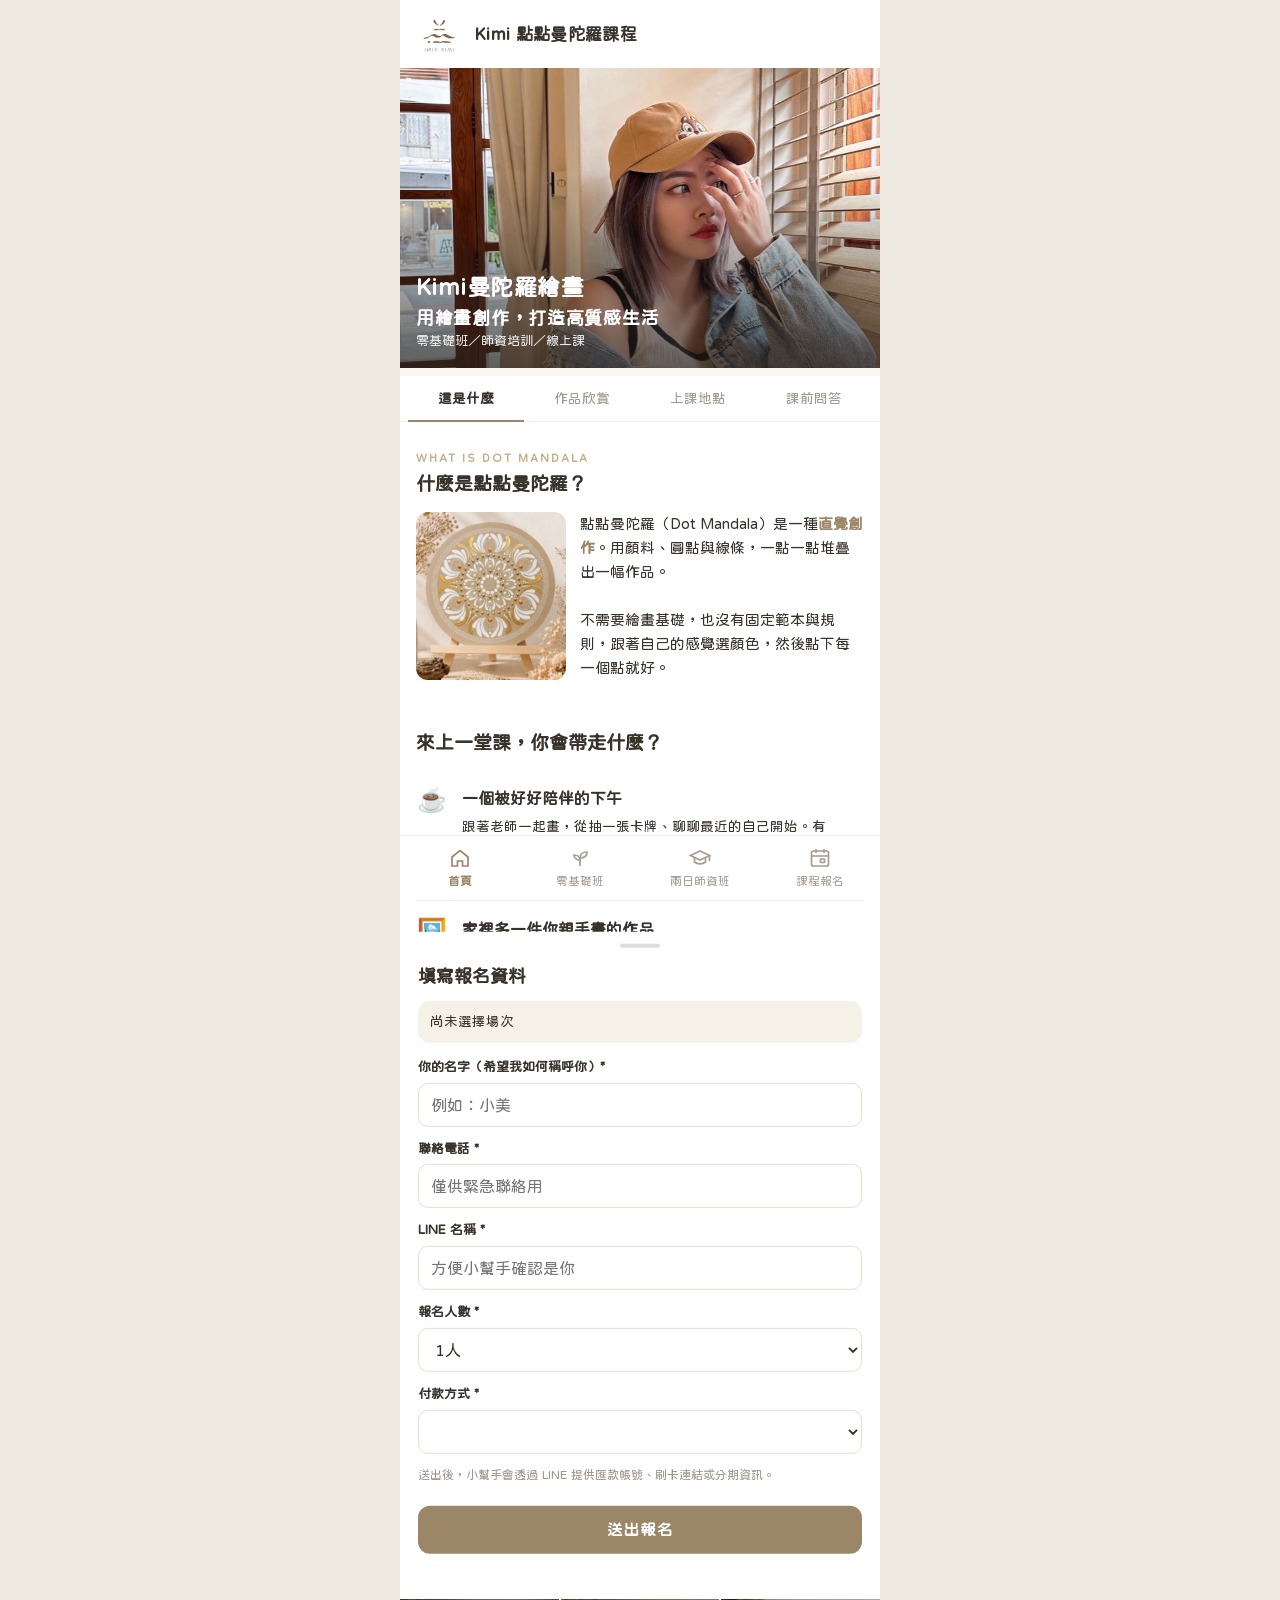
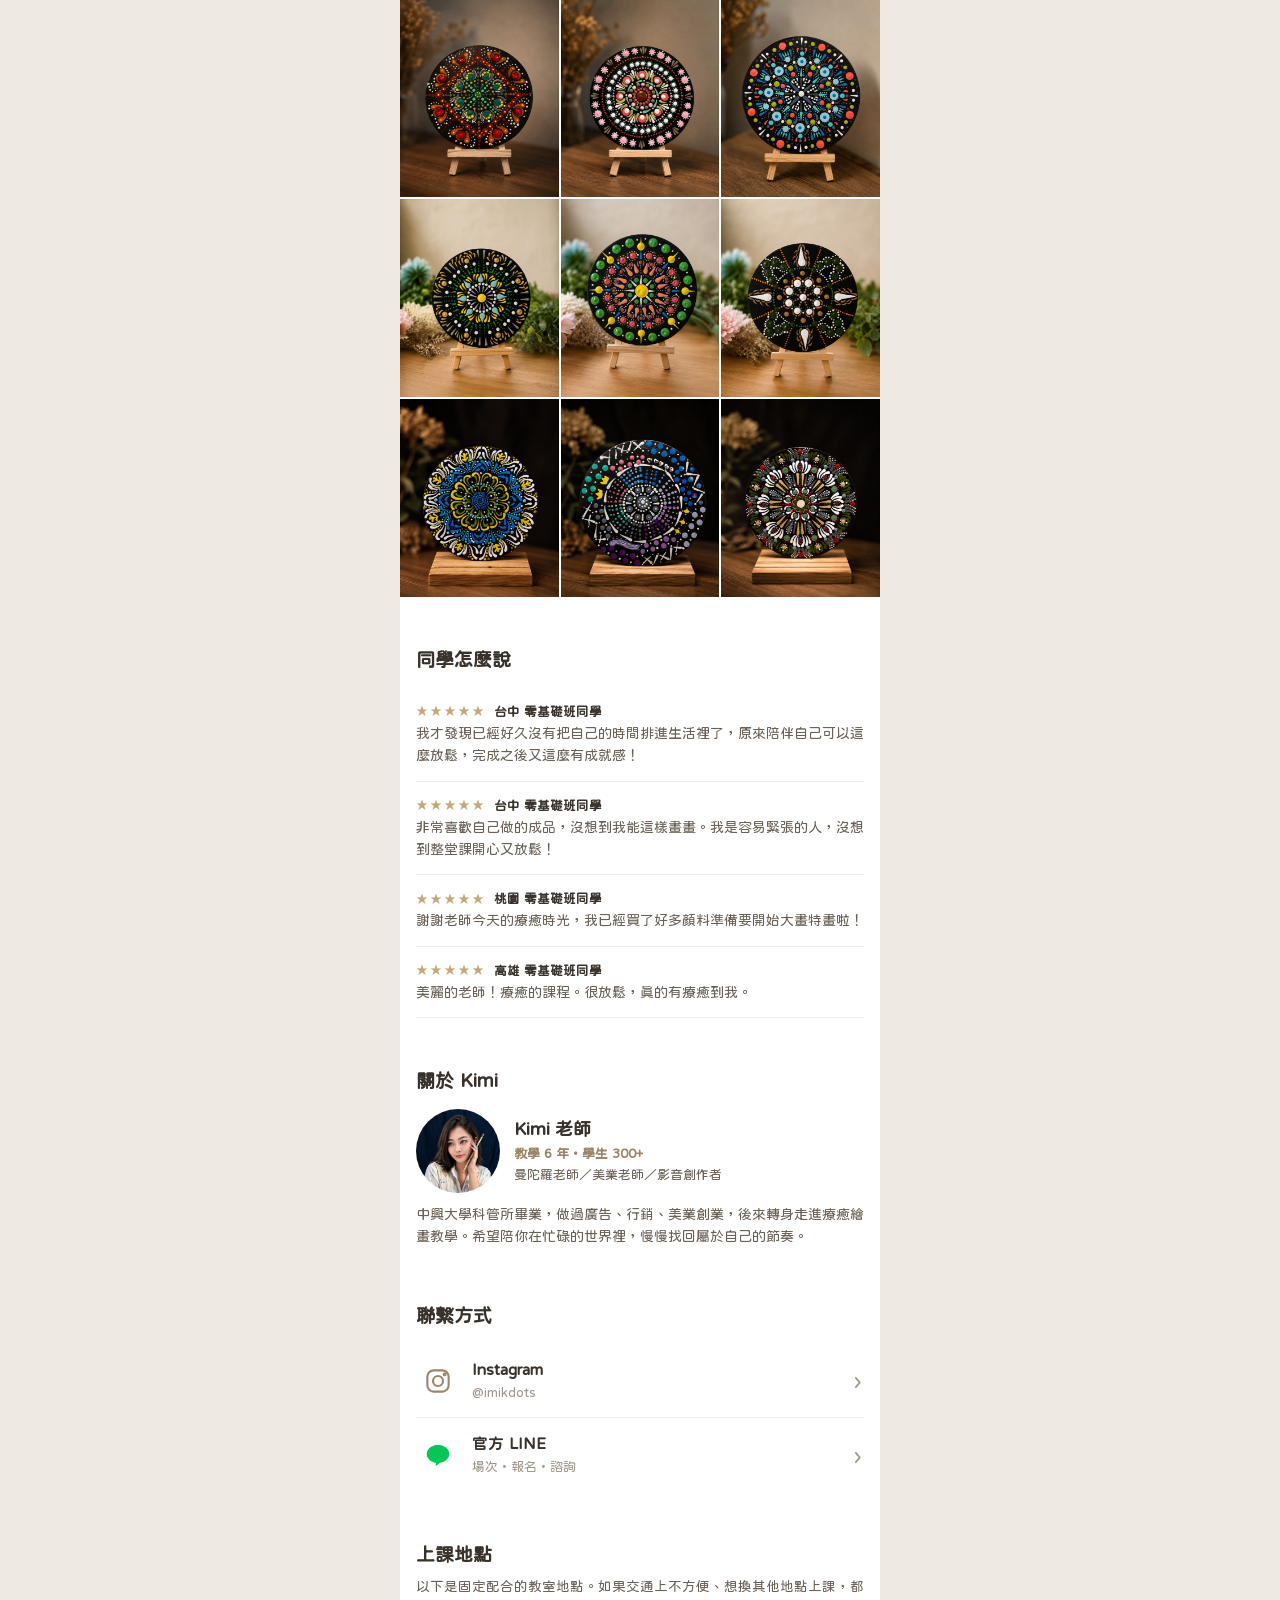
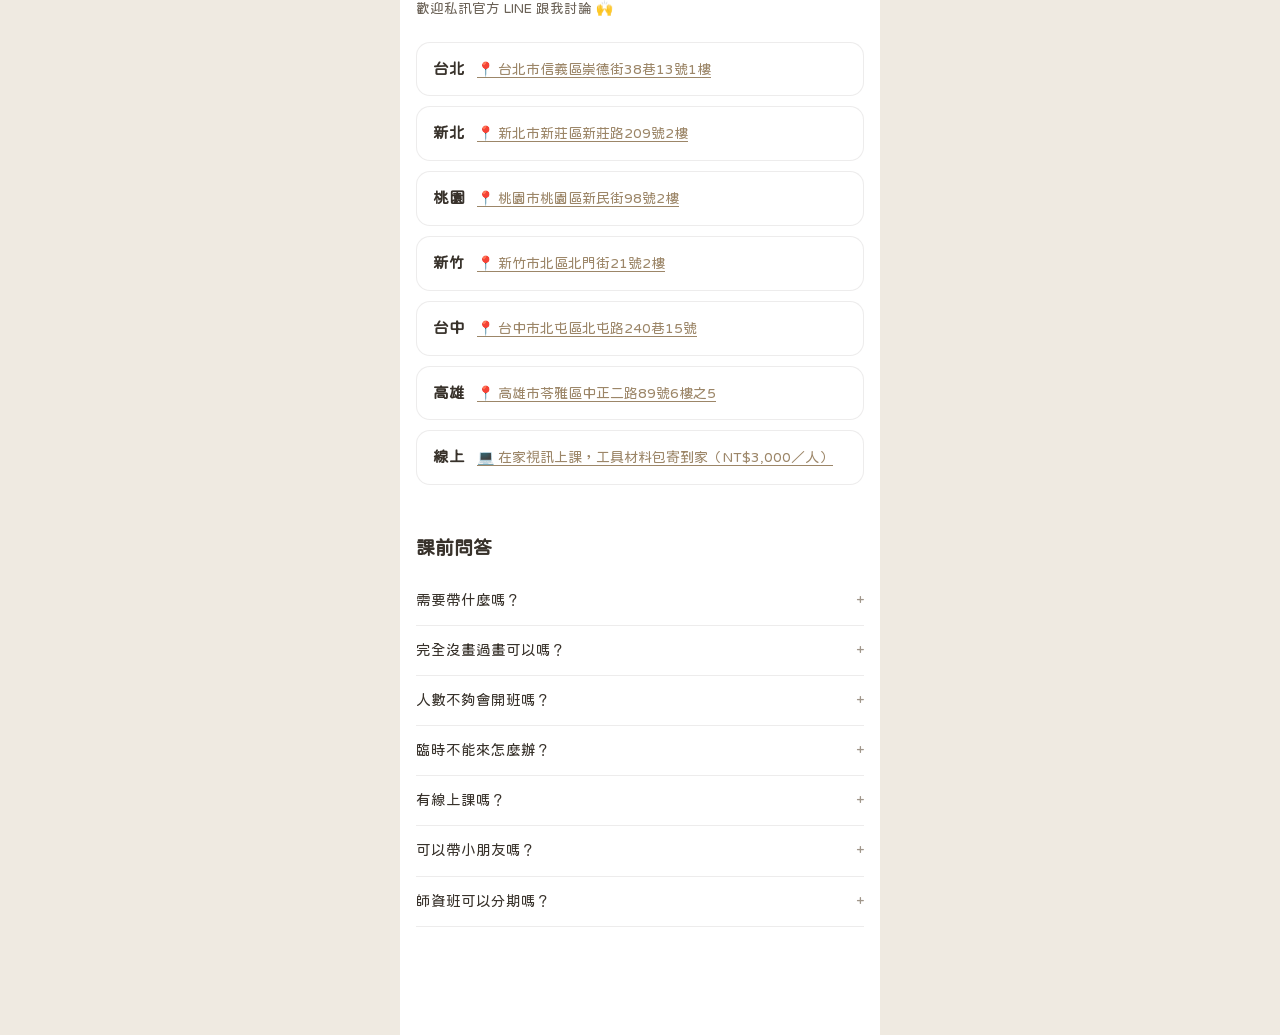
==== index.html @ 6f5ef8f6 "線上課按鈕：沒場次時顯示「歡迎私訊約課」、點了開 LINE" ====
<!doctype html>
<html lang="zh-Hant">
<head>
<meta charset="utf-8">
<meta name="viewport" content="width=device-width,initial-scale=1,viewport-fit=cover">
<title>Kimi 點點曼陀羅課程｜零基礎班・兩日師資班</title>
<meta name="description" content="用繪畫創作，打造高質感生活。Kimi 點點曼陀羅零基礎班與兩日師資班，全台巡迴小班教學，線上選場次報名。">
<meta property="og:title" content="Kimi 點點曼陀羅課程">
<meta property="og:description" content="用繪畫創作，打造高質感生活。零基礎班・兩日師資班，線上選場次報名。">
<meta property="og:image" content="https://www.imikdots.com/img/kimi-hero.jpg">
<meta property="og:url" content="https://www.imikdots.com/">
<meta property="og:type" content="website">
<meta name="theme-color" content="#ffffff">
<link rel="icon" href="img/logo-brown.png">
<link rel="apple-touch-icon" href="img/logo-brown.png">
<link href="https://fonts.googleapis.com/css2?family=Noto+Sans+TC:wght@400;500;700;800&family=Noto+Serif+TC:wght@600;700&display=swap" rel="stylesheet">
<link rel="stylesheet" href="base.css?v=20261023">
<link rel="stylesheet" href="app.css?v=20261023">
<style>
/* 首頁 */
.hero4{position:relative;height:300px;overflow:hidden;color:#fff}
.hero4 img{width:100%;height:100%;object-fit:cover;object-position:center 42%}
.hero4::after{content:'';position:absolute;inset:0;background:linear-gradient(180deg,rgba(30,24,20,0) 35%,rgba(30,24,20,.72))}
.hero4 .in{position:absolute;left:16px;right:16px;bottom:16px;z-index:1}
.hero4 h1{font-family:'Noto Sans TC',sans-serif;font-weight:700;font-size:23px;line-height:1.45;letter-spacing:.02em}
.hero4 p{font-size:13px;opacity:.9}
.hero4 h1 .h1b{display:block;font-size:min(18px,5.2vw);letter-spacing:.04em;margin-top:2px;white-space:nowrap}
.hero4 p.tagline{font-size:15.5px;opacity:1;font-weight:500;margin:4px 0 6px;letter-spacing:.03em}
.paths{display:grid;grid-template-columns:1fr 1fr;gap:10px;padding:16px 16px 0}
.path{border-radius:16px;padding:14px;text-align:left;background:var(--rose-soft)}
.path.t{background:var(--sage-soft)}
.path small{font-size:12px;color:var(--ink-soft)}
.path b{display:block;font-size:16px;margin:2px 0 6px}
.path span{font-size:13px;font-weight:700;color:var(--rose)}
.path.t span{color:var(--sage-deep)}
.contact li{align-items:center}
.contact li span:last-child{color:var(--rose);font-weight:700}
.strip{display:flex;gap:2px;overflow-x:auto;scrollbar-width:none}
.strip img{width:120px;height:120px;object-fit:cover;flex-shrink:0}
.cpage .hero-img{width:100%;aspect-ratio:19/10;object-fit:cover}
.cpage .head{padding:16px 16px 4px}
.cpage .head h1{font-size:22px;line-height:1.35;margin:8px 0 4px}
.cpage .head .price{margin-top:10px}
.cpage .head .pn{font-size:12.5px;color:var(--muted)}
.eb{font-size:11px !important;letter-spacing:.18em;color:var(--gold) !important;font-weight:700;margin-bottom:2px}
.intro2{display:flex;gap:14px;align-items:stretch}
.intro2 img{width:38%;max-width:150px;height:auto;align-self:stretch;border-radius:12px;object-fit:cover;flex-shrink:0}
.intro2 p{min-width:0;overflow-wrap:anywhere}
.intro2 b{color:var(--rose)}
.intro2 .nb{display:inline-block}
.gain{list-style:none}
.gain li{display:flex;gap:14px;align-items:flex-start;padding:16px 0;border-bottom:1px solid var(--line)}
.gain li:last-child{border-bottom:0}
.gain .gic{width:32px;flex-shrink:0;font-size:24px;line-height:1.2;text-align:center}
.gain .gic svg{width:100%;height:100%}
.gain b{display:block;font-size:16px;margin-bottom:4px}
.gain p{font-size:13.5px;line-height:1.7}
.gain li>div{padding-right:32px;min-width:0}
.easy2{border-top:8px solid var(--paper-warm);margin-top:14px;padding-top:24px}
.easy2>p{margin:-4px 0 12px}
.easy2 ul{list-style:none;display:grid;gap:8px;font-size:14.5px;margin-bottom:4px}
.easy2 li{padding-left:22px;position:relative}
.easy2 li::before{content:'';position:absolute;left:4px;top:8px;width:8px;height:8px;border-radius:50%;background:var(--rose)}
.jump{position:sticky;z-index:20;background:#fff;display:flex;border-bottom:1px solid var(--line);border-top:8px solid var(--paper-warm)}
.jump a{flex:1;text-align:center;padding:12px 2px 10px;font-size:14px;white-space:nowrap;color:var(--muted);border-bottom:2.5px solid transparent;margin-bottom:-1px}
.jump a.on{color:var(--ink);font-weight:700;border-color:var(--rose)}
.anchor{position:relative;top:-1px}
.jump5{padding:0 8px}
.jump5 a{font-size:13.5px;padding-left:0;padding-right:0}
/* 首頁各段：統一「小英文＋標題」 */
.hs{padding:28px 16px 20px;position:relative}
.hs>.eb{font-size:11px;letter-spacing:.18em;color:var(--gold);font-weight:700;margin-bottom:2px}
.hs>h2{font-size:19px;font-weight:800;margin-bottom:12px}
.hs .lead{font-size:13.5px;color:var(--ink-soft);margin:-6px 0 22px}
.hs .bleed{margin:0 -16px}
.hs #about .sect{padding-left:16px;padding-right:16px}
.hs #about .sect:first-child{padding-top:0}
.dots{list-style:none;display:grid;gap:8px;font-size:14.5px}
.dots li{padding-left:22px;position:relative}
.dots li::before{content:'';position:absolute;left:4px;top:8px;width:8px;height:8px;border-radius:50%;background:var(--rose)}
.contact2{display:flex;flex-direction:column}
.cbtn{display:grid;grid-template-columns:40px 1fr auto;align-items:center;column-gap:14px;padding:14px 2px;border-bottom:1px solid var(--line)}
.cbtn:last-child{border-bottom:0}
.cbtn svg{grid-row:1/3;width:30px;height:30px;fill:none;stroke:currentColor;stroke-width:1.7;justify-self:center}
.cbtn b{font-size:15.5px;color:var(--ink)}
.cbtn span{grid-column:2;font-size:13px;color:var(--muted)}
.cbtn::after{content:'›';grid-column:3;grid-row:1/3;font-size:22px;color:var(--muted)}
.cbtn.ig svg{color:var(--rose)}
.cbtn.ln svg{fill:#06C755;stroke:none}
.cbtn:active{opacity:.6}
#worksGrid img{aspect-ratio:4/5}
.locs{display:grid;gap:10px}
.loc{display:flex;align-items:baseline;gap:12px;border:1px solid var(--line);border-radius:14px;padding:14px 16px;background:#fff}
.loc b{flex-shrink:0;font-size:15.5px;color:var(--ink)}
.loc span{font-size:14px;color:var(--rose);text-decoration:underline;text-underline-offset:3px}
.loc:active{background:var(--paper-warm)}
/* 課程標籤：任何手機都維持一行 */
.hv3-chips{flex-wrap:nowrap !important;gap:min(6px,1.4vw) !important}
.hv3-chips span{white-space:nowrap;flex:0 1 auto;font-size:min(13px,3.35vw) !important;padding:6px min(12px,2.6vw) !important}
.notes2{padding-left:20px;display:grid;gap:10px;font-size:14px;color:var(--ink-soft)}
.cta-in{padding:14px 16px 0}
.cond{margin:14px 16px 0;background:var(--sage-soft);border-radius:12px;padding:12px 14px;font-size:13.5px}

/* 課程報名：B 版的方格選法 */
.seg-wrap{padding:12px 16px 4px}
.seg{display:flex;background:var(--paper-warm);border-radius:12px;padding:4px}
.seg button{flex:1;height:44px;border-radius:9px;font-size:14px;font-weight:700;color:var(--muted);line-height:1.15}
.seg button small{display:block;font-size:11px;font-weight:500}
.seg button.on{background:#fff;color:var(--ink);box-shadow:0 2px 6px rgba(58,50,44,.12)}
.step{padding:16px 16px 2px}
.step h2{font-size:15.5px;font-weight:800;display:flex;align-items:center;gap:8px;margin-bottom:10px}
.step h2 .n{width:22px;height:22px;border-radius:50%;background:var(--rose);color:#fff;font-size:12px;display:grid;place-items:center}
.step h2 .hint{margin-left:auto;font-size:11.5px;font-weight:400;color:var(--muted)}
.cities{display:grid;grid-template-columns:repeat(4,1fr);gap:8px}
.city{border:1.5px solid var(--line);border-radius:12px;padding:9px 4px;text-align:center;background:#fff}
.city b{display:block;font-size:14.5px}
.city span{font-size:11px;color:var(--muted)}
.city.has span{color:var(--rose);font-weight:700}
.city.on{border-color:var(--rose);background:var(--rose-soft)}
.city.none{opacity:.5}
.city.online{grid-column:1/-1;display:flex;align-items:center;justify-content:center;gap:10px}
.city.online b{display:inline}
.months{display:flex;gap:6px;margin-bottom:10px}
.mon{height:30px;padding:0 14px;border-radius:999px;border:1.5px solid var(--line);background:#fff;font-size:13px;font-weight:700;color:var(--ink-soft)}
.mon.on{background:var(--ink);border-color:var(--ink);color:#fff}
.dates{display:flex;gap:8px;overflow-x:auto;padding:2px 16px 6px;margin:0 -16px;scrollbar-width:none;scroll-padding-inline:16px}
.dates::-webkit-scrollbar{display:none}
.date{flex:0 0 62px;border:1.5px solid var(--line);border-radius:14px;padding:8px 0 7px;text-align:center;background:#fff}
.date .m{font-size:11px;color:var(--muted)}
.date .d{font-size:21px;font-weight:800;line-height:1.15}
.date .w{font-size:11.5px;color:var(--ink-soft)}
.date.two{flex:0 0 104px}
.date .d i{font-style:normal;font-weight:400;margin:0 2px;opacity:.6}
.date.on{background:var(--ink);border-color:var(--ink);color:#fff}
.date.on .m,.date.on .w{color:rgba(255,255,255,.75)}
.date.wkend .w{color:var(--rose);font-weight:700}
.date.on.wkend .w{color:#F3C9B6}
.slots{display:grid;gap:8px}
.slotc{display:flex;align-items:center;gap:12px;border:1.5px solid var(--line);border-radius:14px;padding:12px 14px;background:#fff;text-align:left;width:100%}
.slotc .ic{width:32px;height:40px;display:grid;place-items:center;font-size:24px;flex-shrink:0;background:none}
.slotc .t{flex:1}
.slotc .t b{font-size:15px;display:block}
.slotc .t span{font-size:12px;color:var(--muted)}
.slotc .radio{width:22px;height:22px;border-radius:50%;border:2px solid #d6cbc0;flex-shrink:0}
.slotc.on{border-color:var(--rose);background:var(--rose-soft)}
.slotc.on .radio{border:7px solid var(--rose)}
.slotc.priv{opacity:.6;cursor:default}
.slotc.priv .tag{font-size:12px;border:1.5px solid var(--muted);color:var(--muted);border-radius:999px;padding:2px 10px;flex-shrink:0}
.empty{background:var(--paper-warm);border-radius:14px;padding:16px;text-align:center;font-size:13.5px;color:var(--ink-soft)}
.regbar{position:fixed;left:50%;transform:translateX(-50%);bottom:calc(62px + env(safe-area-inset-bottom));width:100%;max-width:480px;z-index:35;background:rgba(255,255,255,.97);border-top:1px solid var(--line);padding:10px 16px;display:flex;gap:10px;align-items:center}
.regbar .sel{flex:1;font-size:12px;line-height:1.35;color:var(--muted);min-width:0}
.regbar .sel b{display:block;color:var(--ink);font-size:14px;white-space:nowrap;overflow:hidden;text-overflow:ellipsis}
.regbar .btn{width:auto;padding:0 22px;flex-shrink:0}
.regbar .btn[disabled]{background:#d8cdc3}
.page[data-page="reg"]:not(.on)~.regbar{display:none}
.reg-pad{height:90px}
</style>
</head>
<body>
<div class="shell">

  <!-- 1. 首頁：老師介紹＋聯繫方式 -->
  <section class="page on" data-page="home">
    <div class="tp"></div>
    <div class="hero4"><img src="img/kimi-hero.jpg" alt="Kimi"><div class="in"><h1>Kimi曼陀羅繪畫<span class="h1b">用繪畫創作，打造高質感生活</span></h1><p>零基礎班／師資培訓／線上課</p></div></div>
    <nav class="jump jump5"><a href="#home-what" class="on">這是什麼</a><a href="#home-works">作品欣賞</a><a href="#home-loc">上課地點</a><a href="#home-faq">課前問答</a></nav>
    <div id="home-what" class="anchor"></div>
    <section class="hs"><p class="eb">WHAT IS DOT MANDALA</p><h2>什麼是點點曼陀羅？</h2><div class="intro2"><img src="img/mandala-beige.jpg" alt="點點曼陀羅作品"><p>點點曼陀羅<span class="nb">（Dot Mandala）</span>是一種<b>直覺創作</b>。用顏料、圓點與線條，一點一點堆疊出一幅作品。<br><br>不需要繪畫基礎，也沒有固定範本與規則，跟著自己的感覺選顏色，然後點下每一個點就好。</p></div></section>
    <section class="hs"><h2>來上一堂課，你會帶走什麼？</h2><ul class="gain"><li><span class="gic">☕</span><div><b>一個被好好陪伴的下午</b><p>跟著老師一起畫，從抽一張卡牌、聊聊最近的自己開始。有人陪你、聽你說話，不用急也不用跟誰比，只要專心把時間留給自己。</p></div></li><li><span class="gic">🖼️</span><div><b>家裡多一件你親手畫的作品</b><p>畫好的作品擺在書桌、玄關或床頭，每天看到心情都會變好。一幅屬於自己的畫，就能讓家裡的質感跟著提升。</p></div></li><li><span class="gic">🎁</span><div><b>送出一份買不到的心意</b><p>學會之後，筆記本、馬克杯、書籤、卡片都能畫。生日、節日親手畫一份送給重要的人，比買來的禮物更有溫度。</p></div></li><li><span class="gic">🌱</span><div><b>把喜歡變成一份小副業</b><p>畫上癮了，作品也有機會販售、接客製訂單，慢慢發展成自己的手作品牌。想走得更遠，還有師資班陪你開課。</p></div></li></ul></section>
    <section class="hs"><h2>不會畫畫？完全沒關係</h2><p class="lead">這堂課就是為「從來沒畫過畫」的你設計的。</p><ul class="dots"><li>零基礎、手殘也 OK，3.5 小時完整教會基本功</li><li>工具全部幫你準備好，什麼都不用帶</li><li>不是臨摹，而是畫出屬於你自己的作品</li><li>學完回家還能自己畫 10 件作品</li></ul></section>
    <div id="home-works" class="anchor"></div><section class="hs"><h2>學員作品</h2><p class="lead">每一幅都是零基礎的同學在課堂上完成的唷❤️</p><div class="grid3 bleed" id="worksGrid"></div></section>
    <section class="hs"><h2>同學怎麼說</h2><div id="reviews"></div></section>
    <div id="home-about" class="anchor"></div><section class="hs"><h2>關於 Kimi</h2><div id="about" class="bleed"></div></section>
    <section class="hs"><h2>聯繫方式</h2><div class="contact2"><a class="cbtn ig" href="https://www.instagram.com/imikdots" target="_blank" rel="noopener"><svg viewBox="0 0 24 24"><rect x="3.5" y="3.5" width="17" height="17" rx="5"/><circle cx="12" cy="12" r="4"/><circle cx="17.3" cy="6.7" r=".7"/></svg><b>Instagram</b><span>@imikdots</span></a><a class="cbtn ln" href="https://lin.ee/5rqtuQw" target="_blank" rel="noopener"><svg viewBox="0 0 24 24"><path d="M12 4C7 4 3 7.2 3 11.2c0 3.6 3.2 6.5 7.5 7.1l-.4 2.7 3.6-2.8c3.9-.6 7.3-3.4 7.3-7 0-4-4-7.2-9-7.2z"/></svg><b>官方 LINE</b><span>場次・報名・諮詢</span></a></div></section>
    <div id="home-loc" class="anchor"></div><section class="hs"><h2>上課地點</h2><p class="lead">以下是固定配合的教室地點。如果交通上不方便、想換其他地點上課，都歡迎私訊官方 LINE 跟我討論 🙌</p><div class="locs"><a class="loc" href="https://www.google.com/maps/search/?api=1&query=%E5%8F%B0%E5%8C%97%E5%B8%82%E4%BF%A1%E7%BE%A9%E5%8D%80%E5%B4%87%E5%BE%B7%E8%A1%9738%E5%B7%B713%E8%99%9F1%E6%A8%93" target="_blank" rel="noopener"><b>台北</b><span>📍 台北市信義區崇德街38巷13號1樓</span></a><a class="loc" href="https://www.google.com/maps/search/?api=1&query=%E6%96%B0%E5%8C%97%E5%B8%82%E6%96%B0%E8%8E%8A%E5%8D%80%E6%96%B0%E8%8E%8A%E8%B7%AF209%E8%99%9F2%E6%A8%93" target="_blank" rel="noopener"><b>新北</b><span>📍 新北市新莊區新莊路209號2樓</span></a><a class="loc" href="https://www.google.com/maps/search/?api=1&query=%E6%A1%83%E5%9C%92%E5%B8%82%E6%A1%83%E5%9C%92%E5%8D%80%E6%96%B0%E6%B0%91%E8%A1%9798%E8%99%9F2%E6%A8%93" target="_blank" rel="noopener"><b>桃園</b><span>📍 桃園市桃園區新民街98號2樓</span></a><a class="loc" href="https://www.google.com/maps/search/?api=1&query=%E6%96%B0%E7%AB%B9%E5%B8%82%E5%8C%97%E5%8D%80%E5%8C%97%E9%96%80%E8%A1%9721%E8%99%9F2%E6%A8%93" target="_blank" rel="noopener"><b>新竹</b><span>📍 新竹市北區北門街21號2樓</span></a><a class="loc" href="https://www.google.com/maps/search/?api=1&query=%E5%8F%B0%E4%B8%AD%E5%B8%82%E5%8C%97%E5%B1%AF%E5%8D%80%E5%8C%97%E5%B1%AF%E8%B7%AF240%E5%B7%B715%E8%99%9F" target="_blank" rel="noopener"><b>台中</b><span>📍 台中市北屯區北屯路240巷15號</span></a><a class="loc" href="https://www.google.com/maps/search/?api=1&query=%E9%AB%98%E9%9B%84%E5%B8%82%E8%8B%93%E9%9B%85%E5%8D%80%E4%B8%AD%E6%AD%A3%E4%BA%8C%E8%B7%AF89%E8%99%9F6%E6%A8%93%E4%B9%8B5" target="_blank" rel="noopener"><b>高雄</b><span>📍 高雄市苓雅區中正二路89號6樓之5</span></a><div class="loc"><b>線上</b><span>💻 在家視訊上課，工具材料包寄到家（NT$3,000／人）</span></div></div></section>
    <div id="home-faq" class="anchor"></div><section class="hs"><h2>課前問答</h2><div id="faq"></div></section>
    <div style="height:20px"></div>
  </section>

  <!-- 2. 零基礎班 / 3. 兩日師資班 -->
  <section class="page" data-page="beginner"><div class="tp"></div><div class="cpage" data-k="beginner"></div></section>
  <section class="page" data-page="teacher"><div class="tp"></div><div class="cpage" data-k="teacher"></div></section>

  <!-- 4. 課程報名：B 版方格 -->
  <section class="page" data-page="reg">
    <div class="tp"></div>
    <div class="seg-wrap"><div class="seg" id="seg">
      <button data-k="beginner" class="on">零基礎班</button>
      <button data-k="teacher">兩日師資班</button>
    </div></div>
    <div id="cond"></div>
    <section class="step"><h2><span class="n">1</span>選地區<span class="hint" id="cityHint"></span></h2><div class="cities" id="cities"></div></section>
    <section class="step"><h2><span class="n">2</span>選日期<span class="hint">左右滑動看更多 →</span></h2><div class="months" id="months"></div><div class="dates" id="dates"></div></section>
    <section class="step"><h2><span class="n">3</span>選時段</h2><div class="slots" id="slots"></div></section>
    <div class="reg-pad"></div>
  </section>
  <div class="regbar"><div class="sel" id="regSel"></div><button class="btn" id="regBtn">填寫報名</button></div>

  <nav class="tabbar">
    <button data-tab="home" class="on"><span class="ic" data-i="home"></span>首頁</button>
    <button data-tab="beginner"><span class="ic" data-i="seed"></span>零基礎班</button>
    <button data-tab="teacher"><span class="ic" data-i="cap"></span>兩日師資班</button>
    <button data-tab="reg"><span class="ic" data-i="cal"></span>課程報名</button>
  </nav>
</div>

<script src="data.js?v=20261023"></script>
<script src="ui.js?v=20261023"></script>
<script src="appkit.js?v=20261023"></script>
<script>var HEAD_VARIANT = 3;</script>
<script src="head-variants.js?v=20261023"></script>
<script>
document.querySelectorAll('.tp').forEach(function (e) { e.outerHTML = topBar(); });
document.querySelectorAll('.ic').forEach(function (e) { e.outerHTML = ICON[e.dataset.i]; });

// 首頁
document.getElementById('about').innerHTML = aboutHtml();
document.getElementById('worksGrid').innerHTML = [1,6,9, 2,5,7, 3,4,8].map(function (n) { return 'img/gallery' + n + '.jpg'; }).map(function (w) { return '<img src="' + w + '" alt="學員作品">'; }).join('');
document.getElementById('reviews').innerHTML = reviewsHtml();
document.getElementById('faq').innerHTML = faqHtml();

// 課程頁：介紹｜內容｜須知
var NOTES = ['台中班、線上課 1 人就開班，時間可討論；台中以外的縣市滿 3 人才開班。最晚於開課前一週通知，未成功開班全額退費，也可延期或轉讓。', '完成匯款後如因個人因素無法參加，可延期補課或轉讓他人，恕不退費。', '大人與小朋友同價，歡迎攜伴，請家長協助照顧。', '課堂中老師會側拍作品分享到 IG，不想入鏡請告訴老師。'];
document.querySelectorAll('.cpage').forEach(function (host) {
  var k = host.dataset.k, c = COURSES[k];
  var body = courseBody(k).split('<div class="sect"><h2>課程內容</h2>');
  // 一頁式：介紹 → 內容 → 須知，一路往下滑；底部固定「報名這堂課」
  host.innerHTML =
    courseHead(k) +
    // 價格下方的跳轉列：往下滑會釘在品牌列下方
    '<nav class="jump"><a href="#' + k + '-info" class="on">課程資訊</a><a href="#' + k + '-content">課程內容</a><a href="#' + k + '-notes">報名須知</a></nav>' +
    '<div id="' + k + '-info" class="anchor"></div>' + body[0] +
    '<div class="divider"></div><div id="' + k + '-content" class="anchor"></div><div class="sect"><h2>課程內容</h2>' + body[1] +
    '<div class="divider"></div><div id="' + k + '-notes" class="anchor"></div><div class="sect"><h2>報名須知</h2><h3>攜帶物品</h3><p>' + c.bring + '</p><h3>注意事項</h3><ol class="notes2">' + NOTES.map(function (n) { return '<li>' + n + '</li>'; }).join('') + '</ol></div>' +
    (k === 'teacher' ? '<div class="cond">🌿 報名條件：必須上過「零基礎課程」<br>其他老師的零基礎班也可以唷<br>送出報名後用 LINE 傳一張過去作品給 Kimi 即可。</div>' : '') +
    '<div class="reg-pad"></div>' +
    '<div class="regbar"><div class="sel"><b>' + c.priceText + '<span style="font-weight:400;font-size:12px"> ／人</span></b></div><button class="btn" onclick="goReg(\'' + k + '\')">報名這堂課</button></div>';
});

setupTabs(function (t) { if (t === 'reg') render(); });

// 課程報名
var ALL_CITIES = ['台北', '新北', '桃園', '新竹', '台中', '嘉義', '台南', '高雄', '線上'];
var st = { k: 'beginner', city: null, date: null, pick: null };
function goReg(k) { st = { k: k, city: null, date: null, pick: null }; syncSeg(); goTab('reg'); }
function syncSeg() { document.querySelectorAll('#seg button').forEach(function (x) { x.classList.toggle('on', x.dataset.k === st.k); }); }
document.querySelectorAll('#seg button').forEach(function (b) { b.onclick = function () { st = { k: b.dataset.k, city: null, date: null, pick: null }; syncSeg(); render(); }; });
function same(a, b) { return a && b && a.date === b.date && a.time === b.time && a.location === b.location; }
function render() {
  var L = upcoming(SESSIONS[st.k]), c = COURSES[st.k];
  document.getElementById('cond').innerHTML = st.k === 'teacher' ? '<div class="cond">🌿 報名條件：必須上過「零基礎課程」<br>其他老師的零基礎班也可以唷<br>送出報名後用 LINE 傳一張過去作品給 Kimi 即可。</div>' : '';
  var counts = {}; L.forEach(function (s) { counts[s.location] = (counts[s.location] || 0) + 1; });
  if (!st.city || !counts[st.city]) st.city = Object.keys(counts)[0] || null;
  // 線上只屬於零基礎班（師資班不顯示）
  document.getElementById('cities').innerHTML = ALL_CITIES.filter(function (ct) { return !(isOnline(ct) && st.k === 'teacher'); }).map(function (ct) {
    var n = counts[ct] || 0;
    var label = isOnline(ct) ? '💻 線上・在家上課' : ct;
    return '<button class="city ' + (n || isOnline(ct) ? 'has' : 'none') + (isOnline(ct) ? ' online' : '') + (ct === st.city ? ' on' : '') + '" data-c="' + ct + '"><b>' + label + '</b><span>' + (n ? n + ' 場' : (isOnline(ct) ? '歡迎私訊約課' : '私訊開班')) + '</span></button>';
  }).join('');
  document.getElementById('cityHint').textContent = isOnline(st.city) ? '📦 ' + ONLINE.hint : (st.city && VENUES[st.city] ? '📍 ' + VENUES[st.city] : '');
  document.querySelectorAll('#cities .city').forEach(function (b) {
    b.onclick = function () {
      if (!counts[b.dataset.c] && isOnline(b.dataset.c)) { window.open(LINE_URL, '_blank', 'noopener'); return; } // 線上沒場次：直接開 LINE 約課
      if (!counts[b.dataset.c]) { toast(b.dataset.c + ' 目前沒有場次，歡迎私訊 LINE 開班 🙌'); return; }
      st.city = b.dataset.c; st.date = null; st.pick = null; render();
    };
  });
  var inCity = L.filter(function (s) { return s.location === st.city; });
  var allDates = []; inCity.forEach(function (s) { if (allDates.indexOf(s.date) < 0) allDates.push(s.date); });
  // 月份篩選：全部／10月／11月…（只有一個月份時不顯示）
  var months = []; allDates.forEach(function (d) { var ym = d.slice(0, 7); if (months.indexOf(ym) < 0) months.push(ym); });
  months.sort();
  if (!st.month || months.indexOf(st.month) < 0) st.month = 'all';
  document.getElementById('months').innerHTML = months.length > 1 ? ['all'].concat(months).map(function (ym) {
    return '<button class="mon' + (ym === st.month ? ' on' : '') + '" data-ym="' + ym + '">' + (ym === 'all' ? '全部' : (+ym.slice(5)) + '月') + '</button>';
  }).join('') : '';
  document.getElementById('months').style.display = months.length > 1 ? '' : 'none';
  document.querySelectorAll('#months .mon').forEach(function (b) { b.onclick = function () { st.month = b.dataset.ym; st.date = null; st.pick = null; render(); document.getElementById('dates').scrollLeft = 0; }; });
  var dates = allDates.filter(function (d) { return st.month === 'all' || d.slice(0, 7) === st.month; });
  if (!st.date || dates.indexOf(st.date) < 0) st.date = dates[0] || null;
  document.getElementById('dates').innerHTML = dates.map(function (d) {
    var day = new Date(d + 'T00:00:00').getDay(), p = d.split('-');
    var s2 = inCity.filter(function (x) { return x.date === d && x.endDate && x.endDate !== d; })[0];
    if (s2) {
      // 師資班：兩天綁在一起，一格顯示兩天
      var e = s2.endDate.split('-'), eday = new Date(s2.endDate + 'T00:00:00').getDay();
      var m = (+p[1]) === (+e[1]) ? (+p[1]) + '月' : (+p[1]) + '–' + (+e[1]) + '月';
      var wk = day === 0 || day === 6 || eday === 0 || eday === 6;
      return '<button class="date two' + (d === st.date ? ' on' : '') + (wk ? ' wkend' : '') + '" data-d="' + d + '"><div class="m">' + m + '</div><div class="d">' + (+p[2]) + '<i>–</i>' + (+e[2]) + '</div><div class="w">週' + WEEK[day] + '・週' + WEEK[eday] + '</div></button>';
    }
    return '<button class="date' + (d === st.date ? ' on' : '') + (day === 0 || day === 6 ? ' wkend' : '') + '" data-d="' + d + '"><div class="m">' + (+p[1]) + '月</div><div class="d">' + (+p[2]) + '</div><div class="w">週' + WEEK[day] + '</div></button>';
  }).join('');
  document.querySelectorAll('#dates .date').forEach(function (b) { b.onclick = function () { st.date = b.dataset.d; st.pick = null; render(); }; });
  var day = inCity.filter(function (s) { return s.date === st.date; });
  var icons = { '早班': '☀️', '午班': '☕', '晚班': '🌙', '時間洽詢': '💬' };
  document.getElementById('slots').innerHTML = day.length ? day.map(function (s, i) {
    var nm = st.k === 'teacher' ? '兩日課程' : slotName(s.time);
    if (isPrivate(s)) return '<div class="slotc priv"><span class="ic">🔒</span><span class="t"><b>' + nm + '　' + s.time + '</b><span>' + dateLabel(s) + '・' + s.location + '・包班，不開放預約</span></span><span class="tag">包班</span></div>';
    return '<button class="slotc' + (same(st.pick, s) ? ' on' : '') + '" data-i="' + i + '"><span class="ic">' + (st.k === 'teacher' ? '🎓' : icons[nm]) + '</span><span class="t"><b>' + nm + '　' + s.time + '</b><span>' + dateLabel(s) + '・' + s.location + '</span></span><span class="radio"></span></button>';
  }).join('') : '<div class="empty">目前沒有公告場次，歡迎私訊官方 LINE 詢問 🙌</div>';
  document.querySelectorAll('#slots button.slotc').forEach(function (b) { b.onclick = function () { st.pick = day[+b.dataset.i]; render(); }; });
  var sel = document.getElementById('regSel'), btn = document.getElementById('regBtn');
  var pText = priceTextFor(st.k, st.city);
  if (st.pick) { sel.innerHTML = '<b>' + st.pick.location + '・' + dateLabel(st.pick) + '</b>' + c.short + '・' + st.pick.time + (isOnline(st.pick.location) ? '・' + pText : ''); btn.removeAttribute('disabled'); }
  else { sel.innerHTML = '<b>' + pText + '<span style="font-weight:400;font-size:12px"> ／人</span></b>請先選擇時段'; btn.setAttribute('disabled', ''); }
}
document.getElementById('regBtn').onclick = function () { if (st.pick) openSheet(st.k, st.pick); };
render();
loadLiveSessions(render);


// 跳轉列：釘在品牌列下方、點了平滑捲動、捲動時自動標示目前位置
(function () {
  function topH() { var t = document.querySelector('.page.on .top'); return t ? t.offsetHeight : 0; }
  function fix() { document.querySelectorAll('.jump').forEach(function (j) { j.style.top = topH() + 'px'; }); }
  fix(); window.addEventListener('resize', fix);
  document.addEventListener('click', function (e) {
    var a = e.target.closest('.jump a'); if (!a) return;
    e.preventDefault();
    var el = document.querySelector(a.getAttribute('href'));
    var j = a.parentElement;
    var y = el.getBoundingClientRect().top + window.pageYOffset - topH() - j.offsetHeight + 1;
    window.scrollTo({ top: y, behavior: 'smooth' });
  });
  window.addEventListener('scroll', function () {
    var j = document.querySelector('.page.on .jump'); if (!j) return;
    var line = topH() + j.offsetHeight + 4, as = Array.from(j.querySelectorAll('a')), cur = as[0];
    as.forEach(function (a) { var el = document.querySelector(a.getAttribute('href')); if (el && el.getBoundingClientRect().top <= line) cur = a; });
    as.forEach(function (a) { a.classList.toggle('on', a === cur); });
  }, { passive: true });
  document.addEventListener('click', function () { setTimeout(fix, 30); });
})();
</script>
<link rel="stylesheet" href="theme-beige.css?v=20261023">
<link rel="stylesheet" href="font-huninn.css?v=20261023">
</body>
</html>
---- base.css ----
/* 三版共用：沿用目前網站的配色與字體 */
:root{
  --ink:#3A322C; --ink-soft:#6B6058; --muted:#9A8F86;
  --plum:#8A6F5C; --plum-deep:#362D26;
  --rose:#B5785F; --rose-soft:#F3E6DA;
  --gold:#BFA379; --gold-soft:#F6EEDF;
  --sage:#93A38C; --sage-deep:#6E7F68; --sage-soft:#E3E7DC;
  --paper:#FFFFFF; --paper-warm:#F7F2EB; --card:#FFFEFB;
  --line:rgba(58,50,44,.10);
  --shadow:0 6px 20px rgba(58,50,44,.08);
  --r:16px;
}
*{box-sizing:border-box;margin:0;padding:0}
html{scroll-behavior:smooth;-webkit-text-size-adjust:100%}
body{font-family:'Noto Sans TC',sans-serif;color:var(--ink);background:var(--paper-warm);line-height:1.6;font-size:15px;overflow-x:hidden}
img{display:block;max-width:100%}
a{color:inherit;text-decoration:none}
button{font:inherit;color:inherit;border:0;background:none;cursor:pointer}
.serif{font-family:'Noto Serif TC',serif}

/* 手機寬度為主；桌機時置中成手機欄寬，方便預覽 */
.app{max-width:480px;margin:0 auto;background:var(--paper);min-height:100vh;position:relative;box-shadow:0 0 0 1px var(--line)}

/* Header */
.hd{position:sticky;top:0;z-index:30;height:56px;display:flex;align-items:center;justify-content:space-between;padding:0 14px;background:rgba(255,255,255,.94);backdrop-filter:blur(10px);border-bottom:1px solid var(--line)}
.hd .brand{display:flex;align-items:center;gap:8px;font-weight:700;letter-spacing:.04em;font-size:15px}
.hd .brand img{width:30px;height:30px;object-fit:contain}
.hd .icon{width:36px;height:36px;display:grid;place-items:center;border-radius:10px}
.hd .icon svg{width:22px;height:22px;stroke:var(--ink);fill:none;stroke-width:1.8}
.line-pill{display:inline-flex;align-items:center;gap:5px;background:#06C755;color:#fff;font-size:12px;font-weight:700;padding:6px 11px;border-radius:999px}

/* Pills / badges */
.pill{display:inline-block;font-size:12px;font-weight:700;padding:3px 10px;border-radius:6px;background:var(--rose);color:#fff;letter-spacing:.03em}
.pill.sage{background:var(--sage-deep)}
.pill.outline{background:transparent;color:var(--rose);border:1px solid var(--rose)}
.badge{display:inline-block;font-size:11.5px;padding:2px 8px;border-radius:5px;background:var(--rose-soft);color:var(--rose);font-weight:500}
.badge.o{background:transparent;border:1px solid var(--gold);color:#9A7E52}
.chip{display:inline-block;font-size:12.5px;padding:5px 10px;border:1px solid var(--line);border-radius:8px;color:var(--ink-soft);background:#fff}
.chip b{color:var(--rose);font-weight:700;margin-right:2px}

/* Price */
.price{display:flex;align-items:baseline;gap:8px;flex-wrap:wrap}
.price .now{font-size:22px;font-weight:800;color:var(--ink);letter-spacing:.01em}
.price .was{font-size:13px;color:var(--muted);text-decoration:line-through}

/* Buttons */
.btn{display:flex;align-items:center;justify-content:center;gap:6px;height:48px;border-radius:12px;font-weight:700;font-size:15.5px;background:var(--rose);color:#fff;width:100%;letter-spacing:.04em}
.btn.ghost{background:#fff;color:var(--rose);border:1.5px solid var(--rose)}
.btn.line{background:#06C755}
.btn.sm{height:38px;font-size:13.5px;border-radius:10px;width:auto;padding:0 14px}

/* Section heads（Schooler 式：標題 + 查看更多） */
.sec{padding:30px 0 6px}
.sec-hd{display:flex;align-items:flex-end;justify-content:space-between;padding:0 16px;margin-bottom:14px}
.sec-hd h2{font-size:20px;font-weight:800;letter-spacing:.02em}
.sec-hd .more{font-size:13px;color:var(--ink-soft);white-space:nowrap}
.sec-hd p{font-size:12.5px;color:var(--muted);margin-top:2px}

/* 橫向滑動列 */
.rail{display:flex;gap:12px;overflow-x:auto;scroll-snap-type:x mandatory;scroll-padding-inline:16px;padding:4px 16px 18px;scrollbar-width:none}
.rail::-webkit-scrollbar{display:none}
.rail>*{scroll-snap-align:start;flex-shrink:0}

/* 底部浮動列 */
.dock{position:sticky;bottom:0;z-index:25;background:rgba(255,255,255,.97);backdrop-filter:blur(10px);border-top:1px solid var(--line);padding:10px 14px calc(10px + env(safe-area-inset-bottom));display:flex;gap:10px;align-items:center}

/* 報名抽屜（bottom sheet） */
.sheet-bg{position:fixed;inset:0;background:rgba(30,24,20,.45);z-index:50;opacity:0;pointer-events:none;transition:.25s}
.sheet{position:fixed;left:50%;bottom:0;transform:translate(-50%,105%);width:100%;max-width:480px;max-height:88vh;overflow:auto;background:#fff;border-radius:20px 20px 0 0;z-index:51;transition:transform .3s cubic-bezier(.2,.8,.2,1);padding:10px 18px 24px}
.sheet.open{transform:translate(-50%,0)}
.sheet-bg.open{opacity:1;pointer-events:auto}
.sheet .grab{width:40px;height:4px;border-radius:4px;background:#ddd;margin:2px auto 14px}
.sheet h3{font-size:18px;margin-bottom:4px}
.sheet .picked{background:var(--gold-soft);border-radius:12px;padding:10px 12px;font-size:13.5px;margin:10px 0 14px}
.field{margin-bottom:12px}
.field label{display:block;font-size:13px;font-weight:700;margin-bottom:5px}
.field input,.field select{width:100%;height:44px;border:1px solid #ddd3c8;border-radius:10px;padding:0 12px;font:inherit;font-size:16px;background:#fff;color:var(--ink)}
.sheet .note{font-size:12px;color:var(--muted);margin:6px 0 14px}

.toast{position:fixed;left:50%;bottom:90px;transform:translateX(-50%);background:var(--plum-deep);color:#fff;font-size:13px;padding:10px 16px;border-radius:10px;z-index:60;opacity:0;transition:.25s;pointer-events:none;white-space:nowrap}
.toast.show{opacity:1}

footer.ft{padding:28px 16px 30px;text-align:center;font-size:12px;color:var(--muted);background:var(--paper-warm)}
footer.ft img{width:56px;margin:0 auto 8px;opacity:.8}

.preview-tag{pointer-events:none;position:fixed;bottom:84px;left:8px;z-index:40;font-size:11px;background:var(--plum-deep);color:#fff;padding:3px 8px;border-radius:6px;opacity:.85}
---- app.css ----
/* App 版（底部四格分頁）共用樣式：少框線、用留白與分隔線分區 */
body{background:#EFE8DF}
.shell{max-width:480px;margin:0 auto;background:#fff;min-height:100vh;position:relative;padding-bottom:calc(68px + env(safe-area-inset-bottom))}

/* 頂部品牌列 */
.top{position:sticky;top:0;z-index:30;background:#fff;padding:12px 16px 10px;display:flex;align-items:center;gap:12px}
.top.line{border-bottom:1px solid var(--line)}
.top .logo{width:46px;height:46px;flex-shrink:0;object-fit:contain}
.top .nm{flex:1;min-width:0}
.top .nm b{display:flex;align-items:center;gap:5px;font-size:17px;letter-spacing:.02em}
.top .nm b i{width:15px;height:15px;border-radius:50%;background:var(--rose);display:inline-grid;place-items:center;color:#fff;font-style:normal;font-size:9px}
.top .acts{display:flex;gap:8px;margin-top:5px}
.rbtn{width:30px;height:30px;border-radius:50%;border:1.3px solid #cfc5bb;display:grid;place-items:center;color:var(--ink-soft)}
.rbtn svg{width:15px;height:15px;stroke:currentColor;fill:none;stroke-width:1.8}
.top .title{flex:1;text-align:center;font-weight:700;font-size:16px}
.top .back{width:34px;height:34px;display:grid;place-items:center;margin-left:-6px}
.top .back svg{width:22px;height:22px;stroke:var(--ink);fill:none;stroke-width:2}

/* 底部四格分頁 */
.tabbar{position:fixed;left:50%;transform:translateX(-50%);bottom:0;width:100%;max-width:480px;z-index:40;background:#fff;border-top:1px solid var(--line);display:grid;grid-template-columns:repeat(4,1fr);padding:6px 0 calc(6px + env(safe-area-inset-bottom))}
.tabbar button{display:flex;flex-direction:column;align-items:center;gap:2px;font-size:11.5px;color:#9a9089;padding:4px 0}
.tabbar svg{width:24px;height:24px;stroke:currentColor;fill:none;stroke-width:1.7}
.tabbar button.on{color:var(--rose);font-weight:700}
.tabbar button .dot{position:absolute;margin-left:18px;width:8px;height:8px;border-radius:50%;background:#E0524A;display:none}
.tabbar button.has-dot .dot{display:block}

.page{display:none}
.page.on{display:block}

/* 上方分頁（類似預約系統的「近期課程／課程／方案／關於」） */
.subtabs{position:sticky;top:70px;z-index:20;background:#fff;display:flex;box-shadow:0 6px 10px -8px rgba(58,50,44,.25)}
.subtabs button{flex:1;padding:11px 0 9px;font-size:14.5px;color:#9a9089;border-bottom:2.5px solid transparent}
.subtabs button.on{color:var(--ink);font-weight:700;border-color:var(--ink)}
.subpane{display:none}
.subpane.on{display:block}

/* 篩選列（無框，選中填色） */
.filters{display:flex;gap:6px;overflow-x:auto;padding:12px 16px 4px;scrollbar-width:none}
.filters::-webkit-scrollbar{display:none}
.filters button{flex-shrink:0;padding:6px 14px;border-radius:999px;background:var(--paper-warm);font-size:13px;color:var(--ink-soft)}
.filters button.on{background:var(--ink);color:#fff}

/* 場次列表（預約系統式） */
.slist2{padding:4px 0 10px}
.srow2{display:grid;grid-template-columns:72px 1fr auto;align-items:center;gap:0 10px;padding:0 16px 0 0}
.srow2 .dt{align-self:start;margin-top:16px;width:58px;height:58px;margin-left:10px;border-radius:50%;display:flex;flex-direction:column;align-items:center;justify-content:center;font-size:13px;line-height:1.25;color:var(--ink-soft)}
.srow2 .dt b{font-size:15px;color:var(--ink);font-weight:700}
.srow2 .dt.hl{background:var(--plum-deep);color:rgba(255,255,255,.8)}
.srow2 .dt.hl b{color:#fff}
.srow2 .dt.empty{visibility:hidden}
.srow2 .bd{padding:14px 0;border-bottom:1px solid var(--line);min-width:0}
.srow2 .bd .tm{font-size:15px;letter-spacing:.04em;font-variant-numeric:tabular-nums}
.srow2 .bd .nm{font-size:15.5px;font-weight:700;margin:1px 0}
.srow2 .bd .mt{font-size:13px;color:var(--muted)}
.srow2 .act{border-bottom:1px solid var(--line);align-self:stretch;display:flex;align-items:center}
.book{height:40px;padding:0 18px;border-radius:999px;border:1.5px solid var(--ink);font-size:14.5px;font-weight:500;background:#fff}
.book.tch{border-color:var(--sage-deep);color:var(--sage-deep)}
.book.priv{display:inline-flex;align-items:center;border-color:var(--line);color:var(--muted);background:transparent;cursor:default}
.empty-note{padding:30px 24px;text-align:center;color:var(--muted);font-size:13.5px}

/* 一般內容區 */
.sect{padding:22px 16px 6px}
.sect h2{font-size:18px;font-weight:800;margin-bottom:10px}
.sect h3{font-size:15px;margin:16px 0 6px}
.sect p{font-size:14px;color:var(--ink-soft)}
.divider{height:8px;background:var(--paper-warm);margin-top:16px}
.rows{list-style:none}
.rows li{display:flex;justify-content:space-between;gap:12px;padding:12px 0;border-bottom:1px solid var(--line);font-size:14px}
.rows li span:first-child{color:var(--muted);flex-shrink:0}
.rows li span:last-child{text-align:right}
.bullets{list-style:none;display:grid;gap:7px;font-size:14px}
.bullets li{padding-left:18px;position:relative}
.bullets li::before{content:'';position:absolute;left:3px;top:9px;width:6px;height:6px;border-radius:50%;background:var(--gold)}

/* 課程入口列 */
.crow{display:flex;gap:14px;padding:14px 16px;border-bottom:1px solid var(--line);align-items:center;width:100%;text-align:left}
.crow img{width:104px;height:70px;object-fit:cover;border-radius:10px;flex-shrink:0}
.crow .t{flex:1;min-width:0}
.crow .t b{display:block;font-size:15.5px}
.crow .t span{font-size:12.5px;color:var(--muted)}
.crow .t .p{font-size:15px;font-weight:800;color:var(--ink);margin-top:2px}
.crow .t .p s{font-size:12px;color:var(--muted);font-weight:400;margin-left:6px}
.crow .arr{color:#c6bbb1;font-size:22px}

/* 作品格 */
.grid3{display:grid;grid-template-columns:repeat(3,1fr);gap:2px}
.grid3 img{width:100%;aspect-ratio:1;object-fit:cover}

/* 評價 */
.rv2{padding:14px 0;border-bottom:1px solid var(--line);font-size:14px;color:var(--ink-soft)}
.rv2 .s{color:var(--gold);font-size:12px;letter-spacing:2px;display:flex;align-items:center;gap:8px}
.rv2 .who{letter-spacing:0;font-size:12.5px;color:var(--ink);font-weight:700}

/* 問答 */
.qa details{border-bottom:1px solid var(--line)}
.qa summary{list-style:none;padding:13px 0;font-size:14.5px;display:flex;justify-content:space-between;gap:10px}
.qa summary::-webkit-details-marker{display:none}
.qa summary::after{content:'+';color:var(--muted)}
.qa details[open] summary::after{content:'−'}
.qa p{font-size:13.5px;color:var(--ink-soft);padding:0 0 14px}

/* 課程詳細子頁（從右邊滑入） */
.sub{position:fixed;inset:0;left:50%;transform:translateX(-50%) translateX(100%);width:100%;max-width:480px;background:#fff;z-index:45;overflow-y:auto;transition:transform .28s cubic-bezier(.2,.8,.2,1);padding-bottom:calc(78px + env(safe-area-inset-bottom));visibility:hidden}
.sub.open{transform:translateX(-50%);visibility:visible}
.sub .hero-img{width:100%;aspect-ratio:19/10;object-fit:cover}
.sub .head{padding:16px 16px 4px}
.sub .head h1{font-size:22px;line-height:1.35;margin:8px 0 4px}
.sub .head .price{margin-top:10px}
.sub .head .pn{font-size:12.5px;color:var(--muted)}
.sub-cta{position:fixed;left:50%;transform:translateX(-50%);bottom:0;width:100%;max-width:480px;background:#fff;border-top:1px solid var(--line);padding:10px 16px calc(10px + env(safe-area-inset-bottom));display:flex;gap:10px;z-index:46}
.sub-cta .btn{flex:1}
.sub:not(.open)+.sub-cta{display:none}

.preview-tag{bottom:calc(76px + env(safe-area-inset-bottom))}

.npill{display:inline-block;margin-top:8px;padding:6px 14px;border-radius:999px;background:var(--sage-soft);color:var(--sage-deep);font-size:13.5px;font-weight:700}

.unit-h{display:flex;align-items:center;gap:8px;margin-top:20px !important}
.unit{font-size:12px;font-weight:700;color:var(--rose);border:1px solid var(--rose);border-radius:999px;padding:1px 9px;letter-spacing:.04em;flex-shrink:0}

/* 一般繪畫課 vs 這堂課：左右對照 */
.cmp2{display:grid;grid-template-columns:1fr 1.15fr;border-radius:14px;overflow:hidden;font-size:13.5px;line-height:1.55}
.cmp2-h,.cmp2-r{display:contents}
.cmp2-h span{padding:10px 12px;font-size:12.5px;font-weight:700;letter-spacing:.04em}
.cmp2-h span:first-child{color:var(--muted);background:var(--paper-warm)}
.cmp2-h span:last-child{color:#fff;background:var(--rose)}
.cmp2-r span{padding:12px;border-top:1px solid var(--line)}
.cmp2-r span:first-child{color:var(--muted);background:var(--paper-warm)}
.cmp2-r span:last-child{color:var(--ink);font-weight:700;background:var(--rose-soft)}
---- theme-beige.css ----
/* 米白皮膚：放在頁面最後載入 */
:root{
  --ink:#38322B; --ink-soft:#6A6156; --muted:#A0968A;
  --plum:#9A8B76; --plum-deep:#463E35;
  --rose:#9C8668; --rose-soft:#F1EBE1;
  --gold:#C4AF8B; --gold-soft:#F6F1E7;
  --sage:#C9BBA4; --sage-deep:#7A6852; --sage-soft:#EBE3D6;
  --paper:#FFFFFF; --paper-warm:#F9F6F0; --card:#FFFFFF;
  --line:rgba(56,50,43,.09); --shadow:0 6px 20px rgba(56,50,43,.07);
}
body{background:#EFEAE1}
.rbtn{border-color:#D6CBBA}
.tabbar button{color:#A69C90}
.city,.date,.slotc{border-color:#E6DED1}
.slotc .radio{border-color:#D6CBBA}
.date.on.wkend .w{color:#EFE0C6}
.regbar .btn[disabled],.dock .btn[disabled]{background:#D6CBBA}
.field input,.field select{border-color:#E6DED1}
.hv-chip{border-color:#E6DED1}
.hv-off,.hv-extra{color:#8C7550 !important}
.hero4::after{background:linear-gradient(180deg,rgba(36,30,24,0) 35%,rgba(36,30,24,.70))}
.sheet-bg{background:rgba(36,30,24,.45)}
.toast{background:var(--plum-deep)}
.rv2 .s{color:#C4A877}
.subtabs,.jump{box-shadow:none}
---- font-huninn.css ----
/* 全站圓體：jf open 粉圓（SIL OFL 開源授權），只保留網站用到的字，檔案約 150KB */
@font-face{font-family:'jf-openhuninn';src:url('fonts/huninn-sub.woff2?v=2') format('woff2');font-display:swap}
body,button,input,select,textarea,h1,h2,h3,h4,.serif,.hero4 h1{font-family:'jf-openhuninn','Noto Sans TC',sans-serif !important}
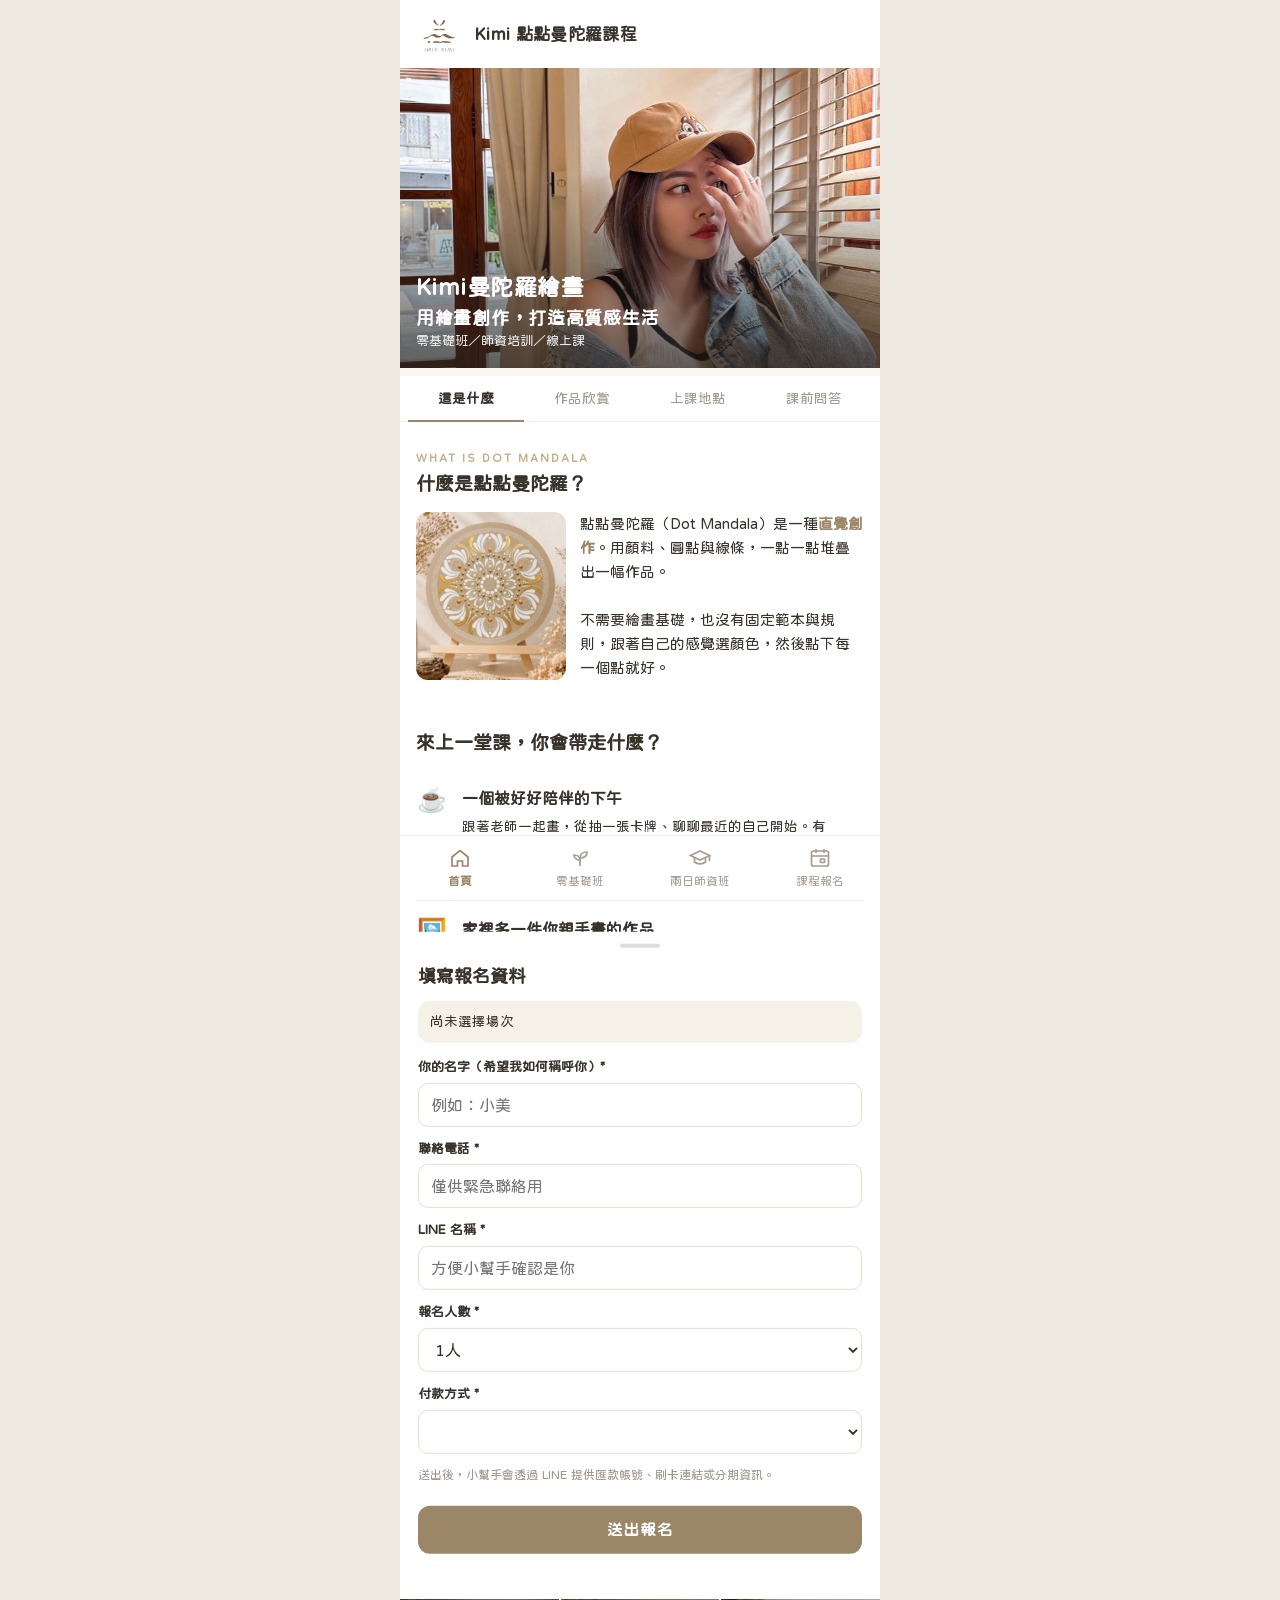
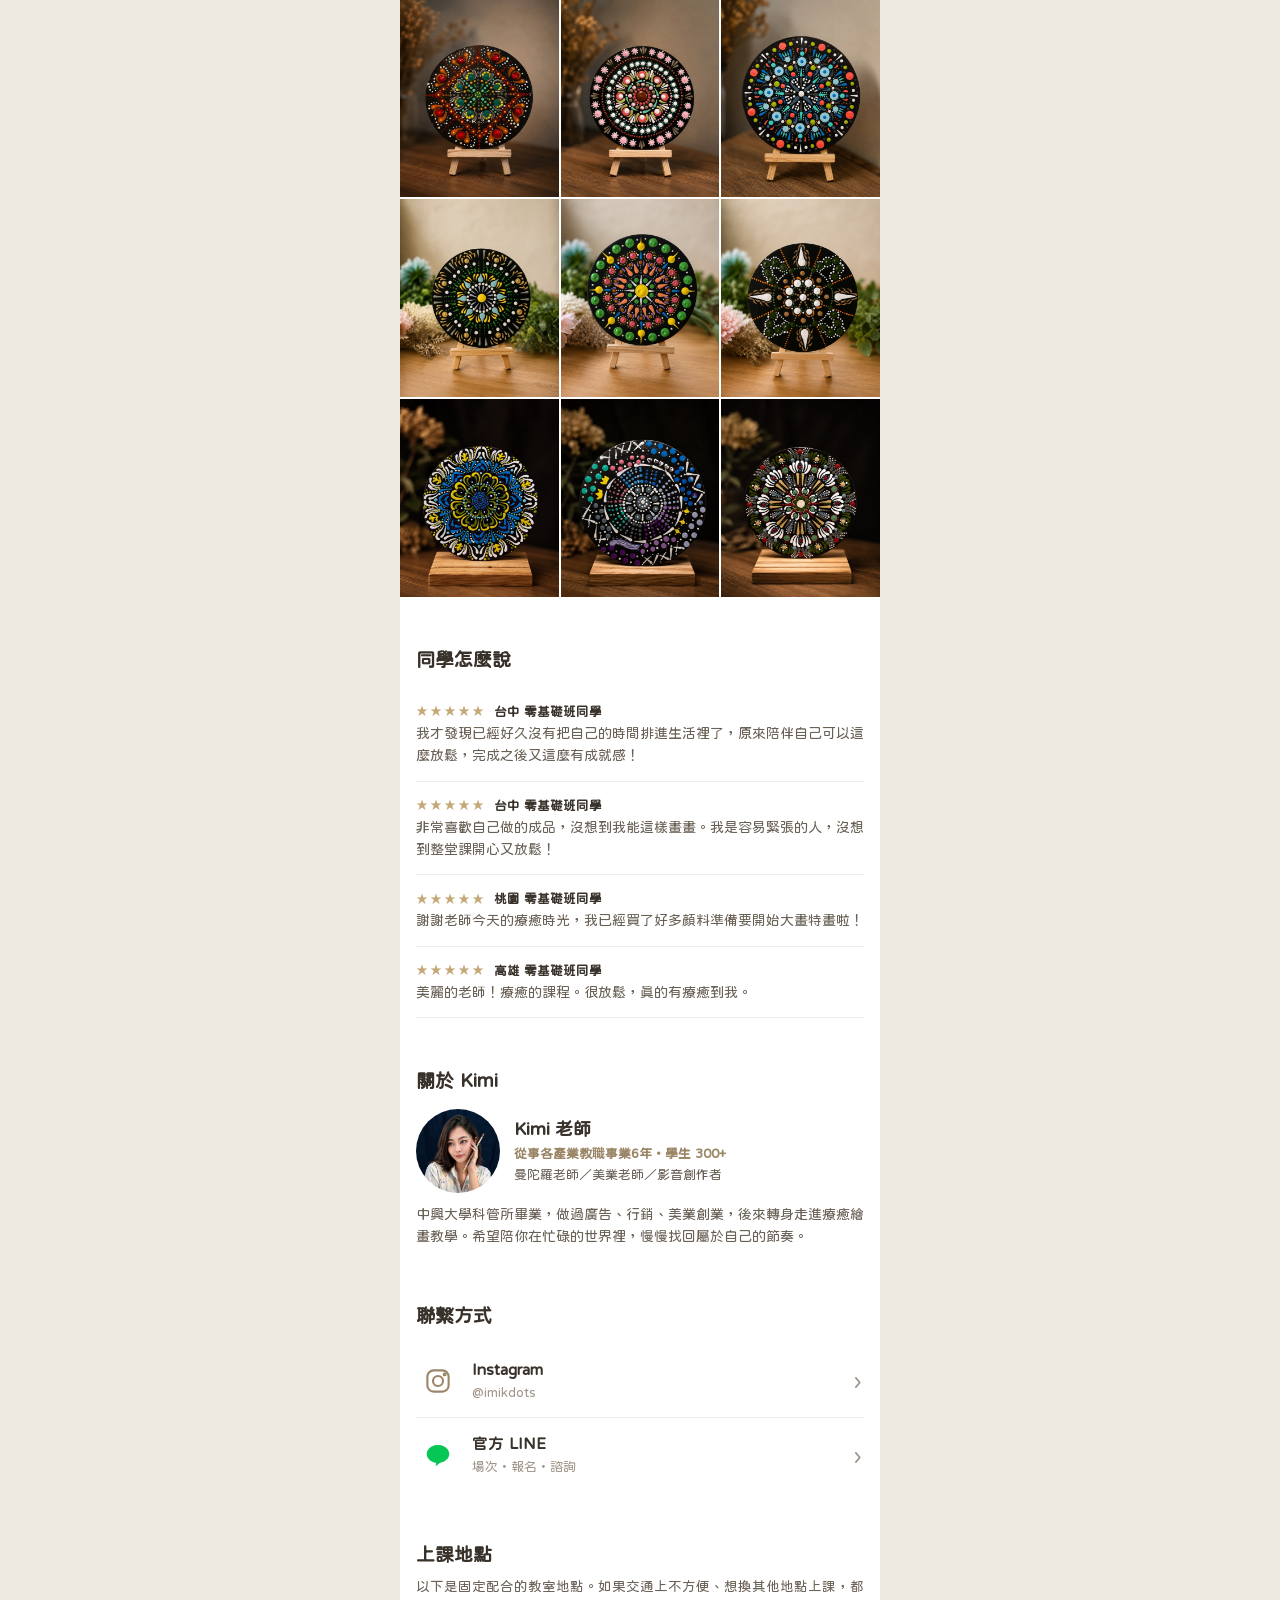
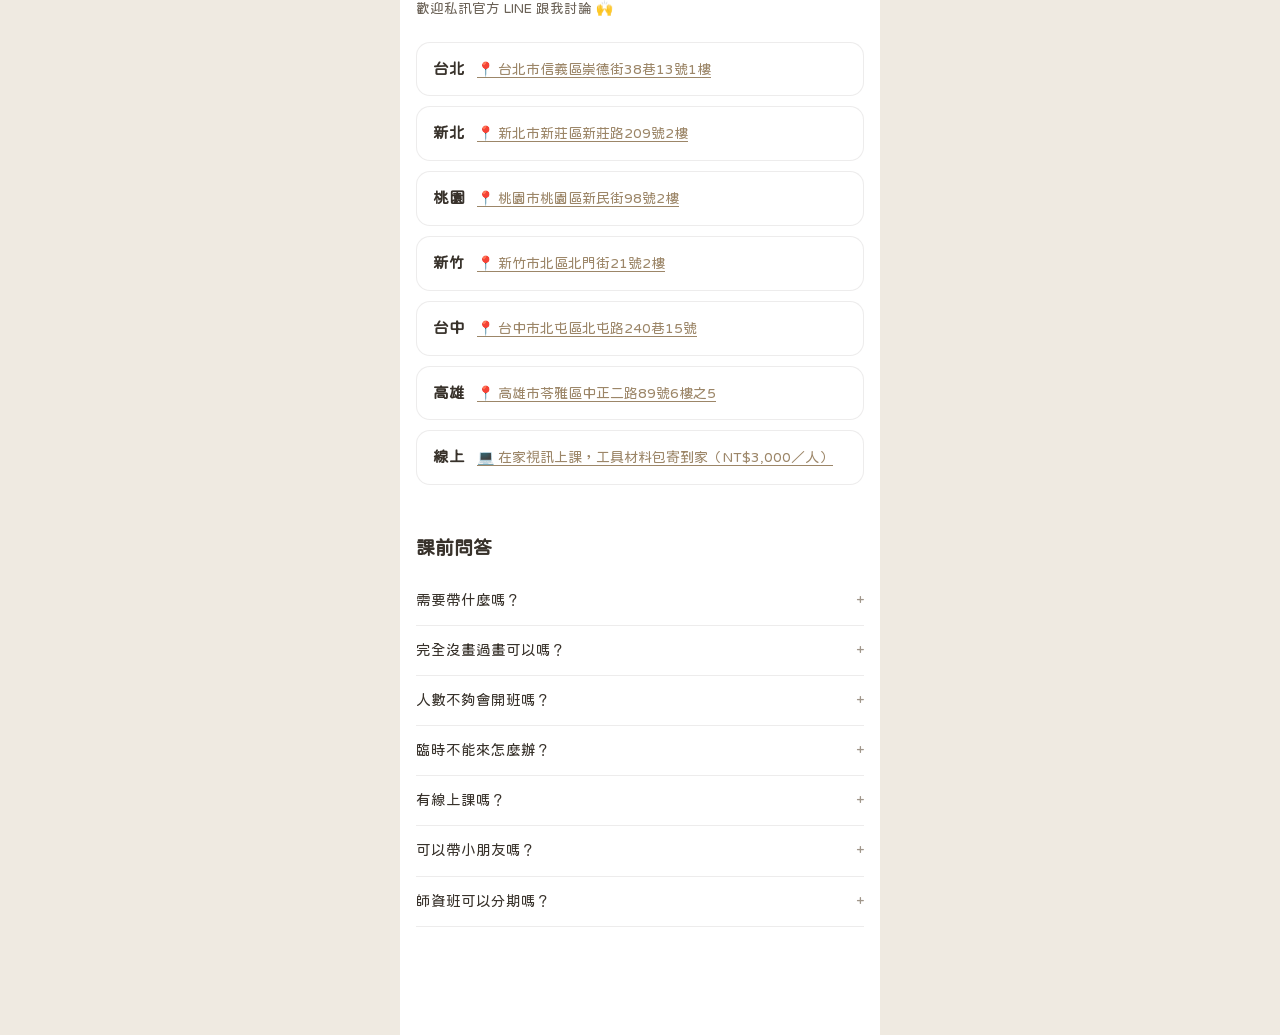
==== commit 19bf0039: "零基礎班也顯示月份按鈕；關於 Kimi 改「從事各產業教職事業6年」" ====
--- a/index.html
+++ b/index.html
@@ -14,8 +14,8 @@
 <link rel="icon" href="img/logo-brown.png">
 <link rel="apple-touch-icon" href="img/logo-brown.png">
 <link href="https://fonts.googleapis.com/css2?family=Noto+Sans+TC:wght@400;500;700;800&family=Noto+Serif+TC:wght@600;700&display=swap" rel="stylesheet">
-<link rel="stylesheet" href="base.css?v=20261023">
-<link rel="stylesheet" href="app.css?v=20261023">
+<link rel="stylesheet" href="base.css?v=20261102">
+<link rel="stylesheet" href="app.css?v=20261102">
 <style>
 /* 首頁 */
 .hero4{position:relative;height:300px;overflow:hidden;color:#fff}
@@ -204,11 +204,11 @@
   </nav>
 </div>
 
-<script src="data.js?v=20261023"></script>
-<script src="ui.js?v=20261023"></script>
-<script src="appkit.js?v=20261023"></script>
+<script src="data.js?v=20261102"></script>
+<script src="ui.js?v=20261102"></script>
+<script src="appkit.js?v=20261102"></script>
 <script>var HEAD_VARIANT = 3;</script>
-<script src="head-variants.js?v=20261023"></script>
+<script src="head-variants.js?v=20261102"></script>
 <script>
 document.querySelectorAll('.tp').forEach(function (e) { e.outerHTML = topBar(); });
 document.querySelectorAll('.ic').forEach(function (e) { e.outerHTML = ICON[e.dataset.i]; });
@@ -267,14 +267,14 @@
   });
   var inCity = L.filter(function (s) { return s.location === st.city; });
   var allDates = []; inCity.forEach(function (s) { if (allDates.indexOf(s.date) < 0) allDates.push(s.date); });
-  // 月份篩選：全部／10月／11月…（只有一個月份時不顯示）
+  // 月份篩選：全部／10月／11月…（只要有場次就顯示，零基礎班、師資班一致）
   var months = []; allDates.forEach(function (d) { var ym = d.slice(0, 7); if (months.indexOf(ym) < 0) months.push(ym); });
   months.sort();
   if (!st.month || months.indexOf(st.month) < 0) st.month = 'all';
-  document.getElementById('months').innerHTML = months.length > 1 ? ['all'].concat(months).map(function (ym) {
+  document.getElementById('months').innerHTML = months.length ? ['all'].concat(months).map(function (ym) {
     return '<button class="mon' + (ym === st.month ? ' on' : '') + '" data-ym="' + ym + '">' + (ym === 'all' ? '全部' : (+ym.slice(5)) + '月') + '</button>';
   }).join('') : '';
-  document.getElementById('months').style.display = months.length > 1 ? '' : 'none';
+  document.getElementById('months').style.display = months.length ? '' : 'none';
   document.querySelectorAll('#months .mon').forEach(function (b) { b.onclick = function () { st.month = b.dataset.ym; st.date = null; st.pick = null; render(); document.getElementById('dates').scrollLeft = 0; }; });
   var dates = allDates.filter(function (d) { return st.month === 'all' || d.slice(0, 7) === st.month; });
   if (!st.date || dates.indexOf(st.date) < 0) st.date = dates[0] || null;
@@ -331,7 +331,7 @@
   document.addEventListener('click', function () { setTimeout(fix, 30); });
 })();
 </script>
-<link rel="stylesheet" href="theme-beige.css?v=20261023">
-<link rel="stylesheet" href="font-huninn.css?v=20261023">
+<link rel="stylesheet" href="theme-beige.css?v=20261102">
+<link rel="stylesheet" href="font-huninn.css?v=20261102">
 </body>
 </html>
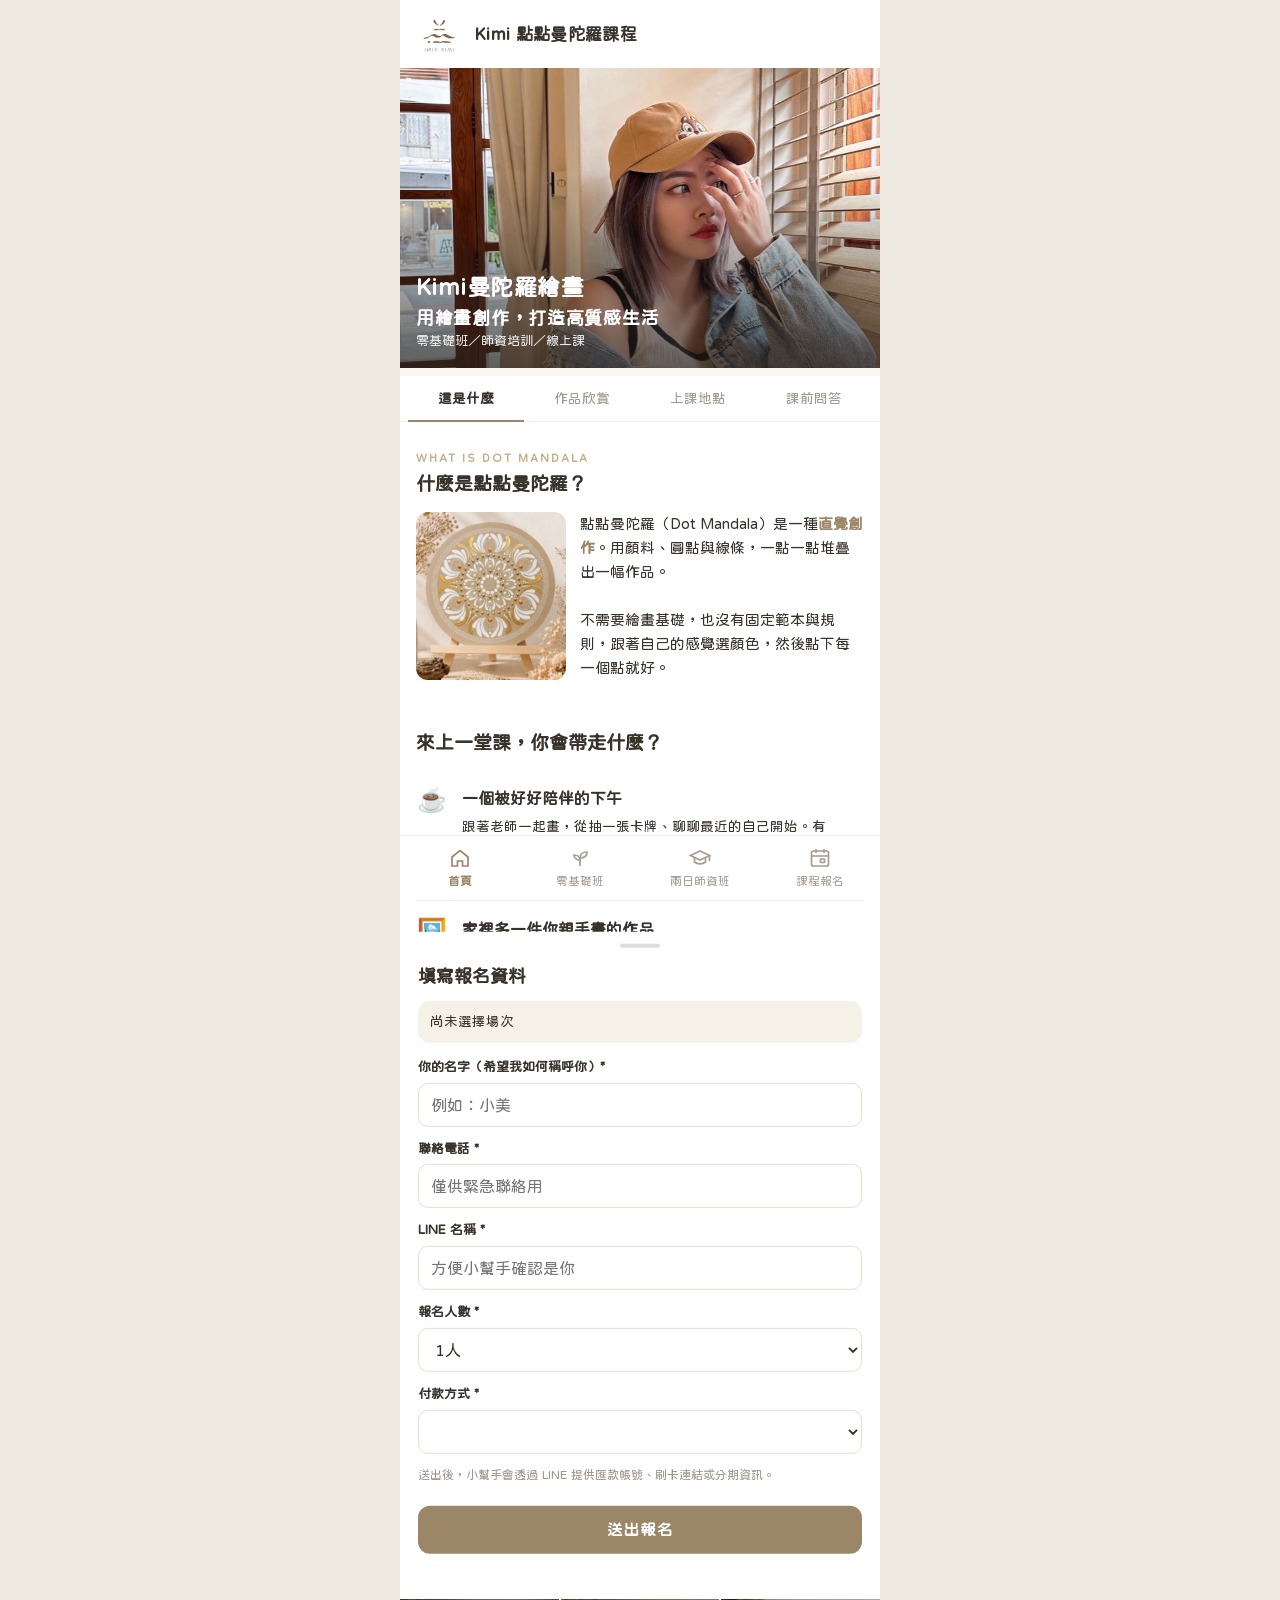
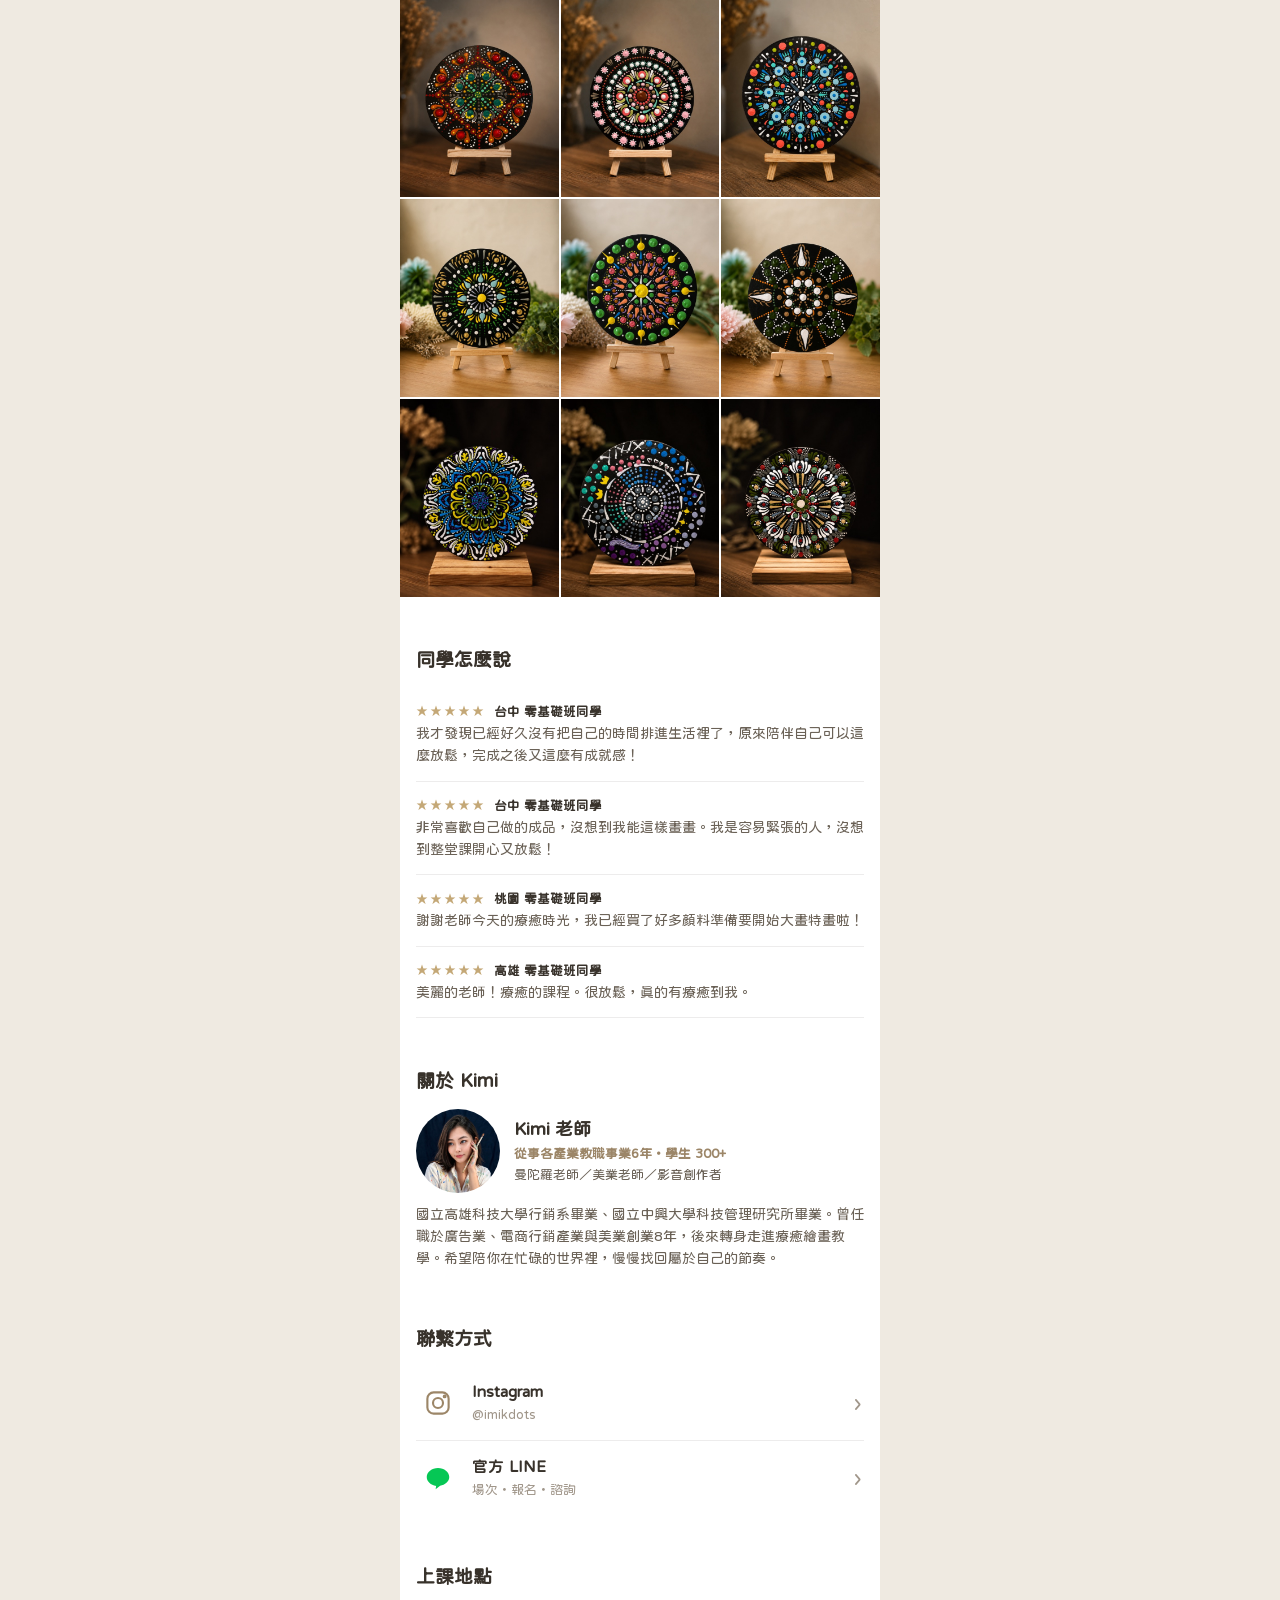
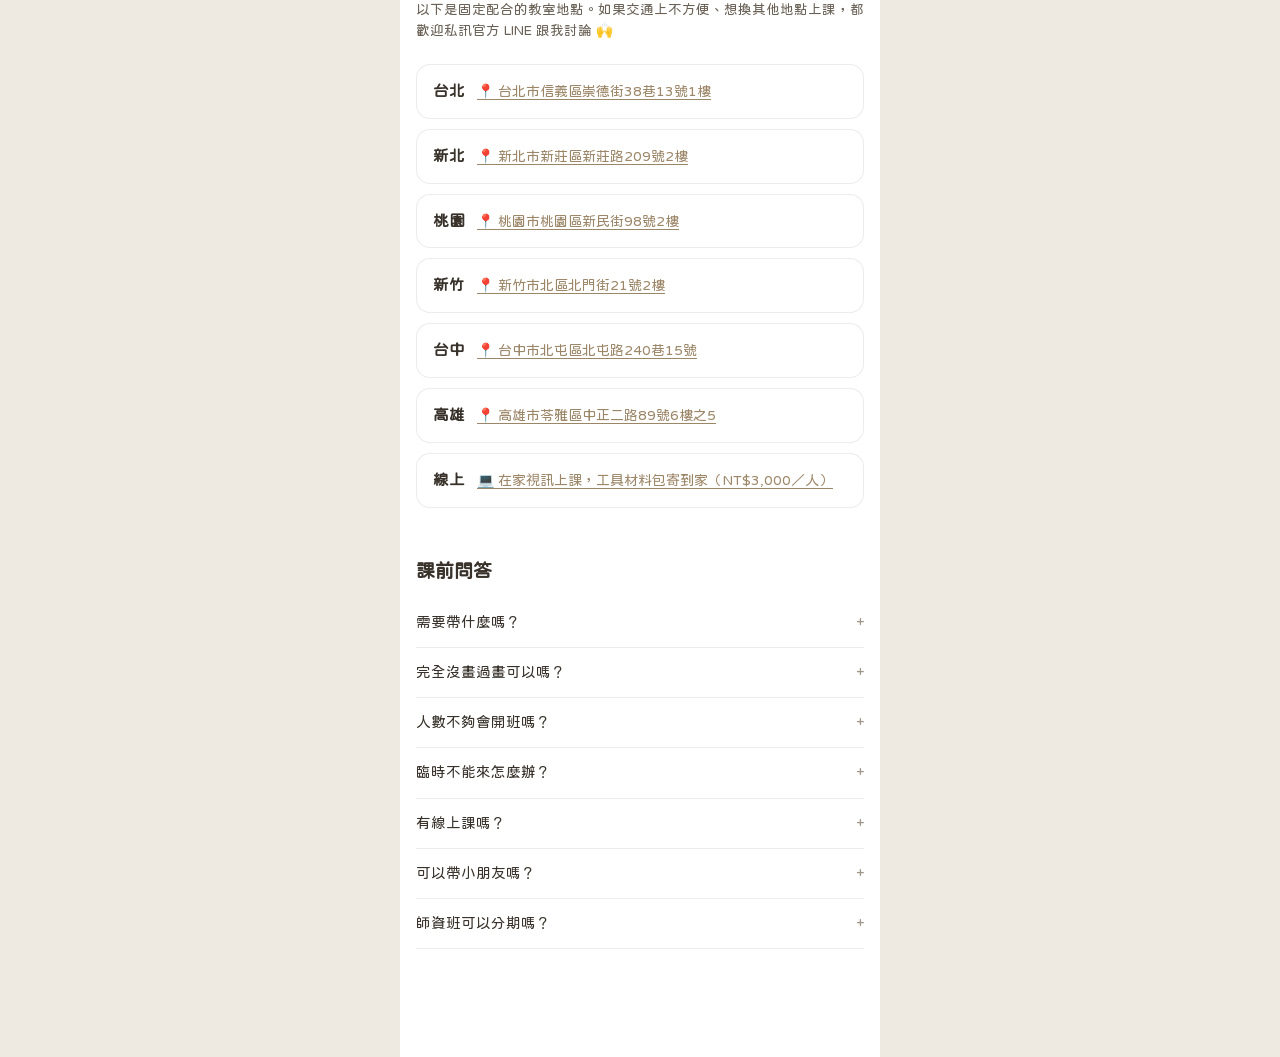
==== commit e70b50e6: "關於 Kimi：更新學歷與經歷文字" ====
--- a/index.html
+++ b/index.html
@@ -14,8 +14,8 @@
 <link rel="icon" href="img/logo-brown.png">
 <link rel="apple-touch-icon" href="img/logo-brown.png">
 <link href="https://fonts.googleapis.com/css2?family=Noto+Sans+TC:wght@400;500;700;800&family=Noto+Serif+TC:wght@600;700&display=swap" rel="stylesheet">
-<link rel="stylesheet" href="base.css?v=20261102">
-<link rel="stylesheet" href="app.css?v=20261102">
+<link rel="stylesheet" href="base.css?v=20261102b">
+<link rel="stylesheet" href="app.css?v=20261102b">
 <style>
 /* 首頁 */
 .hero4{position:relative;height:300px;overflow:hidden;color:#fff}
@@ -204,11 +204,11 @@
   </nav>
 </div>
 
-<script src="data.js?v=20261102"></script>
-<script src="ui.js?v=20261102"></script>
-<script src="appkit.js?v=20261102"></script>
+<script src="data.js?v=20261102b"></script>
+<script src="ui.js?v=20261102b"></script>
+<script src="appkit.js?v=20261102b"></script>
 <script>var HEAD_VARIANT = 3;</script>
-<script src="head-variants.js?v=20261102"></script>
+<script src="head-variants.js?v=20261102b"></script>
 <script>
 document.querySelectorAll('.tp').forEach(function (e) { e.outerHTML = topBar(); });
 document.querySelectorAll('.ic').forEach(function (e) { e.outerHTML = ICON[e.dataset.i]; });
@@ -331,7 +331,7 @@
   document.addEventListener('click', function () { setTimeout(fix, 30); });
 })();
 </script>
-<link rel="stylesheet" href="theme-beige.css?v=20261102">
-<link rel="stylesheet" href="font-huninn.css?v=20261102">
+<link rel="stylesheet" href="theme-beige.css?v=20261102b">
+<link rel="stylesheet" href="font-huninn.css?v=20261102b">
 </body>
 </html>
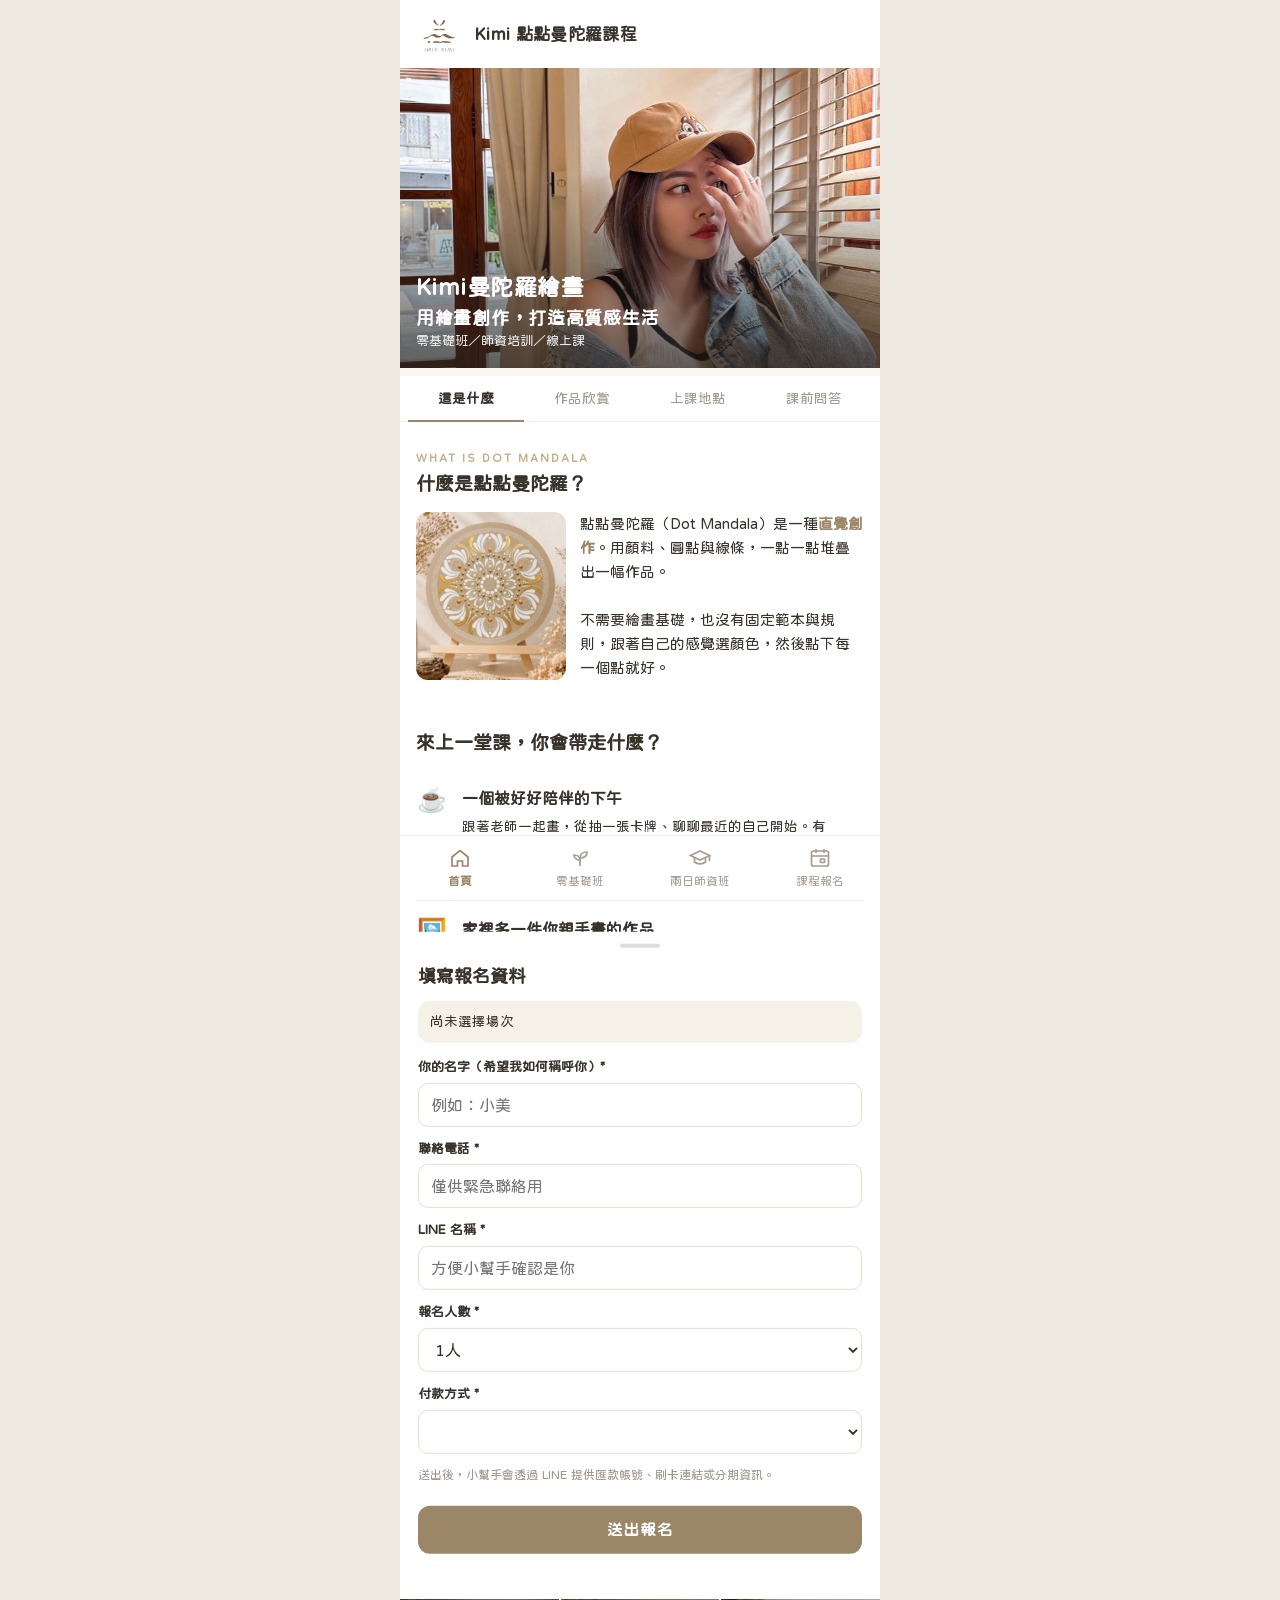
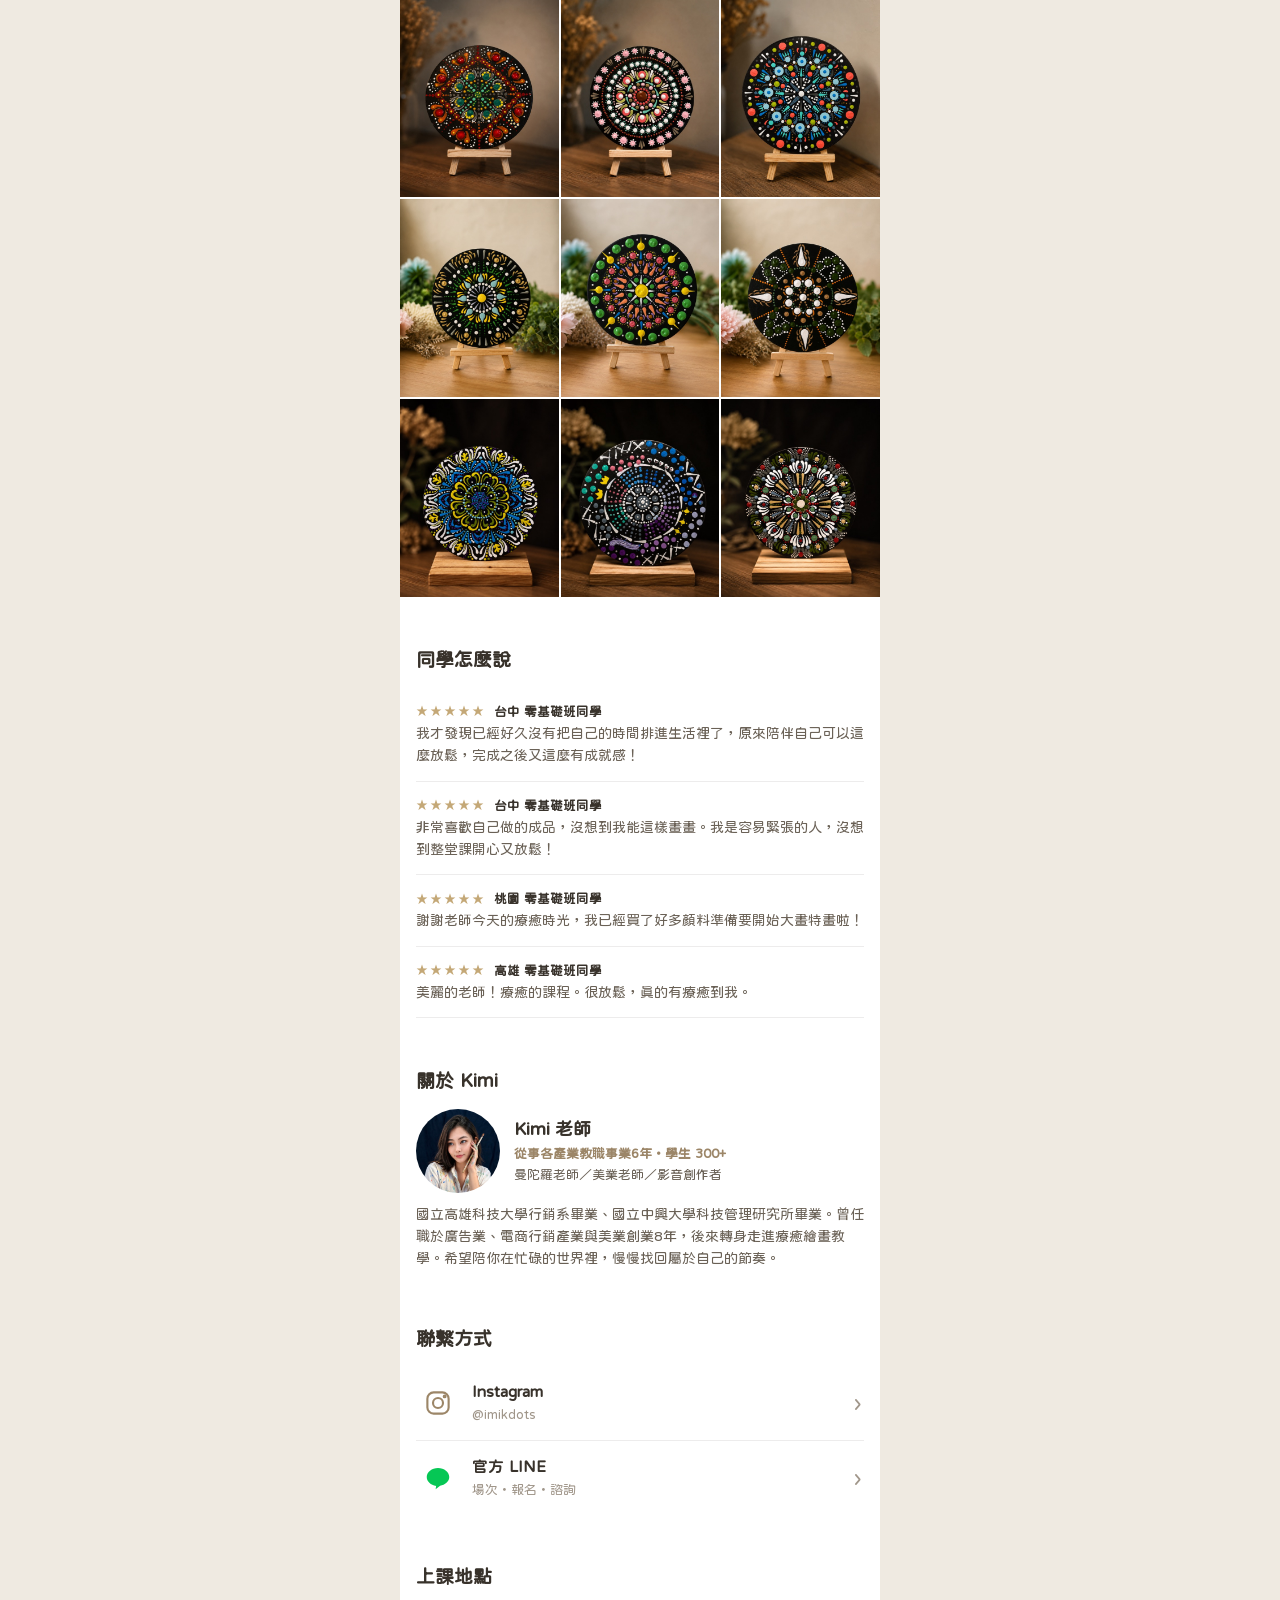
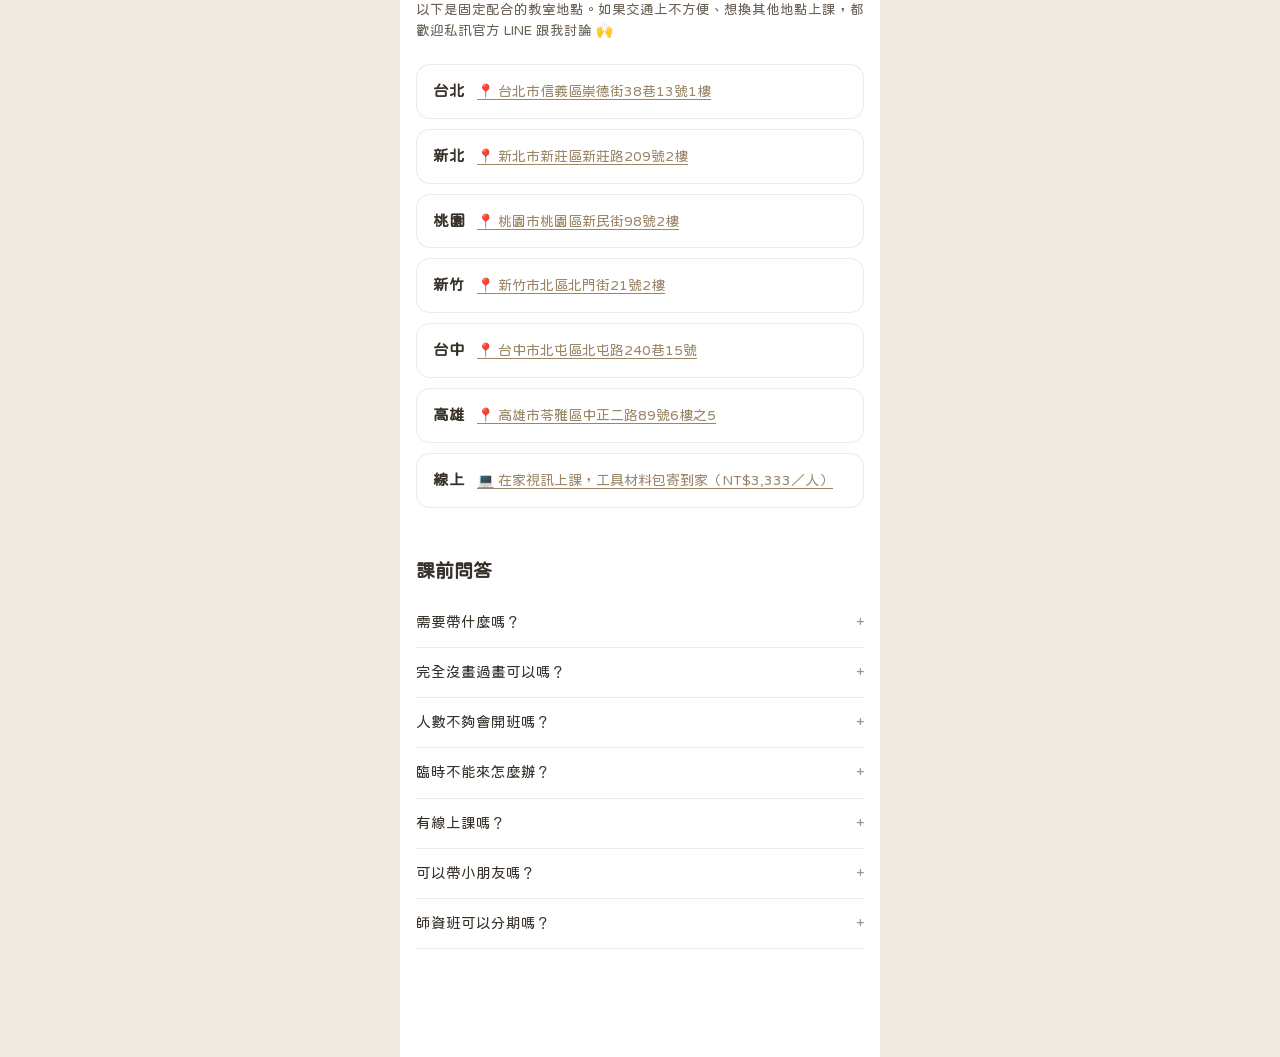
==== commit 5f87f461: "線上課改 NT$3,333、沒場次時不選日期直接填報名（時間另約）；點 logo 回首頁" ====
--- a/index.html
+++ b/index.html
@@ -14,8 +14,8 @@
 <link rel="icon" href="img/logo-brown.png">
 <link rel="apple-touch-icon" href="img/logo-brown.png">
 <link href="https://fonts.googleapis.com/css2?family=Noto+Sans+TC:wght@400;500;700;800&family=Noto+Serif+TC:wght@600;700&display=swap" rel="stylesheet">
-<link rel="stylesheet" href="base.css?v=20261102b">
-<link rel="stylesheet" href="app.css?v=20261102b">
+<link rel="stylesheet" href="base.css?v=20261102e">
+<link rel="stylesheet" href="app.css?v=20261102e">
 <style>
 /* 首頁 */
 .hero4{position:relative;height:300px;overflow:hidden;color:#fff}
@@ -65,6 +65,7 @@
 .jump a{flex:1;text-align:center;padding:12px 2px 10px;font-size:14px;white-space:nowrap;color:var(--muted);border-bottom:2.5px solid transparent;margin-bottom:-1px}
 .jump a.on{color:var(--ink);font-weight:700;border-color:var(--rose)}
 .anchor{position:relative;top:-1px}
+.to-content{color:var(--rose);text-decoration:underline;text-underline-offset:3px}
 .jump5{padding:0 8px}
 .jump5 a{font-size:13.5px;padding-left:0;padding-right:0}
 /* 首頁各段：統一「小英文＋標題」 */
@@ -172,7 +173,7 @@
     <section class="hs"><h2>同學怎麼說</h2><div id="reviews"></div></section>
     <div id="home-about" class="anchor"></div><section class="hs"><h2>關於 Kimi</h2><div id="about" class="bleed"></div></section>
     <section class="hs"><h2>聯繫方式</h2><div class="contact2"><a class="cbtn ig" href="https://www.instagram.com/imikdots" target="_blank" rel="noopener"><svg viewBox="0 0 24 24"><rect x="3.5" y="3.5" width="17" height="17" rx="5"/><circle cx="12" cy="12" r="4"/><circle cx="17.3" cy="6.7" r=".7"/></svg><b>Instagram</b><span>@imikdots</span></a><a class="cbtn ln" href="https://lin.ee/5rqtuQw" target="_blank" rel="noopener"><svg viewBox="0 0 24 24"><path d="M12 4C7 4 3 7.2 3 11.2c0 3.6 3.2 6.5 7.5 7.1l-.4 2.7 3.6-2.8c3.9-.6 7.3-3.4 7.3-7 0-4-4-7.2-9-7.2z"/></svg><b>官方 LINE</b><span>場次・報名・諮詢</span></a></div></section>
-    <div id="home-loc" class="anchor"></div><section class="hs"><h2>上課地點</h2><p class="lead">以下是固定配合的教室地點。如果交通上不方便、想換其他地點上課，都歡迎私訊官方 LINE 跟我討論 🙌</p><div class="locs"><a class="loc" href="https://www.google.com/maps/search/?api=1&query=%E5%8F%B0%E5%8C%97%E5%B8%82%E4%BF%A1%E7%BE%A9%E5%8D%80%E5%B4%87%E5%BE%B7%E8%A1%9738%E5%B7%B713%E8%99%9F1%E6%A8%93" target="_blank" rel="noopener"><b>台北</b><span>📍 台北市信義區崇德街38巷13號1樓</span></a><a class="loc" href="https://www.google.com/maps/search/?api=1&query=%E6%96%B0%E5%8C%97%E5%B8%82%E6%96%B0%E8%8E%8A%E5%8D%80%E6%96%B0%E8%8E%8A%E8%B7%AF209%E8%99%9F2%E6%A8%93" target="_blank" rel="noopener"><b>新北</b><span>📍 新北市新莊區新莊路209號2樓</span></a><a class="loc" href="https://www.google.com/maps/search/?api=1&query=%E6%A1%83%E5%9C%92%E5%B8%82%E6%A1%83%E5%9C%92%E5%8D%80%E6%96%B0%E6%B0%91%E8%A1%9798%E8%99%9F2%E6%A8%93" target="_blank" rel="noopener"><b>桃園</b><span>📍 桃園市桃園區新民街98號2樓</span></a><a class="loc" href="https://www.google.com/maps/search/?api=1&query=%E6%96%B0%E7%AB%B9%E5%B8%82%E5%8C%97%E5%8D%80%E5%8C%97%E9%96%80%E8%A1%9721%E8%99%9F2%E6%A8%93" target="_blank" rel="noopener"><b>新竹</b><span>📍 新竹市北區北門街21號2樓</span></a><a class="loc" href="https://www.google.com/maps/search/?api=1&query=%E5%8F%B0%E4%B8%AD%E5%B8%82%E5%8C%97%E5%B1%AF%E5%8D%80%E5%8C%97%E5%B1%AF%E8%B7%AF240%E5%B7%B715%E8%99%9F" target="_blank" rel="noopener"><b>台中</b><span>📍 台中市北屯區北屯路240巷15號</span></a><a class="loc" href="https://www.google.com/maps/search/?api=1&query=%E9%AB%98%E9%9B%84%E5%B8%82%E8%8B%93%E9%9B%85%E5%8D%80%E4%B8%AD%E6%AD%A3%E4%BA%8C%E8%B7%AF89%E8%99%9F6%E6%A8%93%E4%B9%8B5" target="_blank" rel="noopener"><b>高雄</b><span>📍 高雄市苓雅區中正二路89號6樓之5</span></a><div class="loc"><b>線上</b><span>💻 在家視訊上課，工具材料包寄到家（NT$3,000／人）</span></div></div></section>
+    <div id="home-loc" class="anchor"></div><section class="hs"><h2>上課地點</h2><p class="lead">以下是固定配合的教室地點。如果交通上不方便、想換其他地點上課，都歡迎私訊官方 LINE 跟我討論 🙌</p><div class="locs"><a class="loc" href="https://www.google.com/maps/search/?api=1&query=%E5%8F%B0%E5%8C%97%E5%B8%82%E4%BF%A1%E7%BE%A9%E5%8D%80%E5%B4%87%E5%BE%B7%E8%A1%9738%E5%B7%B713%E8%99%9F1%E6%A8%93" target="_blank" rel="noopener"><b>台北</b><span>📍 台北市信義區崇德街38巷13號1樓</span></a><a class="loc" href="https://www.google.com/maps/search/?api=1&query=%E6%96%B0%E5%8C%97%E5%B8%82%E6%96%B0%E8%8E%8A%E5%8D%80%E6%96%B0%E8%8E%8A%E8%B7%AF209%E8%99%9F2%E6%A8%93" target="_blank" rel="noopener"><b>新北</b><span>📍 新北市新莊區新莊路209號2樓</span></a><a class="loc" href="https://www.google.com/maps/search/?api=1&query=%E6%A1%83%E5%9C%92%E5%B8%82%E6%A1%83%E5%9C%92%E5%8D%80%E6%96%B0%E6%B0%91%E8%A1%9798%E8%99%9F2%E6%A8%93" target="_blank" rel="noopener"><b>桃園</b><span>📍 桃園市桃園區新民街98號2樓</span></a><a class="loc" href="https://www.google.com/maps/search/?api=1&query=%E6%96%B0%E7%AB%B9%E5%B8%82%E5%8C%97%E5%8D%80%E5%8C%97%E9%96%80%E8%A1%9721%E8%99%9F2%E6%A8%93" target="_blank" rel="noopener"><b>新竹</b><span>📍 新竹市北區北門街21號2樓</span></a><a class="loc" href="https://www.google.com/maps/search/?api=1&query=%E5%8F%B0%E4%B8%AD%E5%B8%82%E5%8C%97%E5%B1%AF%E5%8D%80%E5%8C%97%E5%B1%AF%E8%B7%AF240%E5%B7%B715%E8%99%9F" target="_blank" rel="noopener"><b>台中</b><span>📍 台中市北屯區北屯路240巷15號</span></a><a class="loc" href="https://www.google.com/maps/search/?api=1&query=%E9%AB%98%E9%9B%84%E5%B8%82%E8%8B%93%E9%9B%85%E5%8D%80%E4%B8%AD%E6%AD%A3%E4%BA%8C%E8%B7%AF89%E8%99%9F6%E6%A8%93%E4%B9%8B5" target="_blank" rel="noopener"><b>高雄</b><span>📍 高雄市苓雅區中正二路89號6樓之5</span></a><div class="loc"><b>線上</b><span>💻 在家視訊上課，工具材料包寄到家（NT$3,333／人）</span></div></div></section>
     <div id="home-faq" class="anchor"></div><section class="hs"><h2>課前問答</h2><div id="faq"></div></section>
     <div style="height:20px"></div>
   </section>
@@ -190,8 +191,9 @@
     </div></div>
     <div id="cond"></div>
     <section class="step"><h2><span class="n">1</span>選地區<span class="hint" id="cityHint"></span></h2><div class="cities" id="cities"></div></section>
-    <section class="step"><h2><span class="n">2</span>選日期<span class="hint">左右滑動看更多 →</span></h2><div class="months" id="months"></div><div class="dates" id="dates"></div></section>
-    <section class="step"><h2><span class="n">3</span>選時段</h2><div class="slots" id="slots"></div></section>
+    <div id="flexNote"></div>
+    <section class="step" id="stepDate"><h2><span class="n">2</span>選日期<span class="hint">左右滑動看更多 →</span></h2><div class="months" id="months"></div><div class="dates" id="dates"></div></section>
+    <section class="step" id="stepSlot"><h2><span class="n">3</span>選時段</h2><div class="slots" id="slots"></div></section>
     <div class="reg-pad"></div>
   </section>
   <div class="regbar"><div class="sel" id="regSel"></div><button class="btn" id="regBtn">填寫報名</button></div>
@@ -204,11 +206,11 @@
   </nav>
 </div>
 
-<script src="data.js?v=20261102b"></script>
-<script src="ui.js?v=20261102b"></script>
-<script src="appkit.js?v=20261102b"></script>
+<script src="data.js?v=20261102e"></script>
+<script src="ui.js?v=20261102e"></script>
+<script src="appkit.js?v=20261102e"></script>
 <script>var HEAD_VARIANT = 3;</script>
-<script src="head-variants.js?v=20261102b"></script>
+<script src="head-variants.js?v=20261102e"></script>
 <script>
 document.querySelectorAll('.tp').forEach(function (e) { e.outerHTML = topBar(); });
 document.querySelectorAll('.ic').forEach(function (e) { e.outerHTML = ICON[e.dataset.i]; });
@@ -250,7 +252,8 @@
   var L = upcoming(SESSIONS[st.k]), c = COURSES[st.k];
   document.getElementById('cond').innerHTML = st.k === 'teacher' ? '<div class="cond">🌿 報名條件：必須上過「零基礎課程」<br>其他老師的零基礎班也可以唷<br>送出報名後用 LINE 傳一張過去作品給 Kimi 即可。</div>' : '';
   var counts = {}; L.forEach(function (s) { counts[s.location] = (counts[s.location] || 0) + 1; });
-  if (!st.city || !counts[st.city]) st.city = Object.keys(counts)[0] || null;
+  var flexOK = st.k === 'beginner'; // 線上課沒排場次時：不選日期時段，直接填報名資料，時間之後用 LINE 約
+  if (!st.city || (!counts[st.city] && !(flexOK && isOnline(st.city)))) st.city = Object.keys(counts)[0] || null;
   // 線上只屬於零基礎班（師資班不顯示）
   document.getElementById('cities').innerHTML = ALL_CITIES.filter(function (ct) { return !(isOnline(ct) && st.k === 'teacher'); }).map(function (ct) {
     var n = counts[ct] || 0;
@@ -260,12 +263,16 @@
   document.getElementById('cityHint').textContent = isOnline(st.city) ? '📦 ' + ONLINE.hint : (st.city && VENUES[st.city] ? '📍 ' + VENUES[st.city] : '');
   document.querySelectorAll('#cities .city').forEach(function (b) {
     b.onclick = function () {
-      if (!counts[b.dataset.c] && isOnline(b.dataset.c)) { window.open(LINE_URL, '_blank', 'noopener'); return; } // 線上沒場次：直接開 LINE 約課
-      if (!counts[b.dataset.c]) { toast(b.dataset.c + ' 目前沒有場次，歡迎私訊 LINE 開班 🙌'); return; }
+      if (!counts[b.dataset.c] && !isOnline(b.dataset.c)) { toast(b.dataset.c + ' 目前沒有場次，歡迎私訊 LINE 開班 🙌'); return; }
       st.city = b.dataset.c; st.date = null; st.pick = null; render();
     };
   });
   var inCity = L.filter(function (s) { return s.location === st.city; });
+  var flex = flexOK && isOnline(st.city) && !inCity.length;
+  document.getElementById('stepDate').style.display = flex ? 'none' : '';
+  document.getElementById('stepSlot').style.display = flex ? 'none' : '';
+  document.getElementById('flexNote').innerHTML = flex ? '<div class="cond">💻 線上課的上課時間可以彈性安排，不用選日期時段<br>直接按下方「填寫報名」送出資料，我們會用 LINE 跟你約時間 🙌</div>' : '';
+  if (flex) st.pick = ONLINE_FLEX; else if (st.pick && st.pick.flex) st.pick = null;
   var allDates = []; inCity.forEach(function (s) { if (allDates.indexOf(s.date) < 0) allDates.push(s.date); });
   // 月份篩選：全部／10月／11月…（只要有場次就顯示，零基礎班、師資班一致）
   var months = []; allDates.forEach(function (d) { var ym = d.slice(0, 7); if (months.indexOf(ym) < 0) months.push(ym); });
@@ -301,7 +308,8 @@
   document.querySelectorAll('#slots button.slotc').forEach(function (b) { b.onclick = function () { st.pick = day[+b.dataset.i]; render(); }; });
   var sel = document.getElementById('regSel'), btn = document.getElementById('regBtn');
   var pText = priceTextFor(st.k, st.city);
-  if (st.pick) { sel.innerHTML = '<b>' + st.pick.location + '・' + dateLabel(st.pick) + '</b>' + c.short + '・' + st.pick.time + (isOnline(st.pick.location) ? '・' + pText : ''); btn.removeAttribute('disabled'); }
+  if (st.pick && st.pick.flex) { sel.innerHTML = '<b>線上課・上課時間另約</b>' + c.short + '・' + pText; btn.removeAttribute('disabled'); }
+  else if (st.pick) { sel.innerHTML = '<b>' + st.pick.location + '・' + dateLabel(st.pick) + '</b>' + c.short + '・' + st.pick.time + (isOnline(st.pick.location) ? '・' + pText : ''); btn.removeAttribute('disabled'); }
   else { sel.innerHTML = '<b>' + pText + '<span style="font-weight:400;font-size:12px"> ／人</span></b>請先選擇時段'; btn.setAttribute('disabled', ''); }
 }
 document.getElementById('regBtn').onclick = function () { if (st.pick) openSheet(st.k, st.pick); };
@@ -315,10 +323,10 @@
   function fix() { document.querySelectorAll('.jump').forEach(function (j) { j.style.top = topH() + 'px'; }); }
   fix(); window.addEventListener('resize', fix);
   document.addEventListener('click', function (e) {
-    var a = e.target.closest('.jump a'); if (!a) return;
+    var a = e.target.closest('.jump a, a.to-content'); if (!a) return; // 課程資訊裡的「4 大主題・8 個單元」也用同一套跳轉
     e.preventDefault();
     var el = document.querySelector(a.getAttribute('href'));
-    var j = a.parentElement;
+    var j = a.classList.contains('to-content') ? document.querySelector('.page.on .jump') : a.parentElement;
     var y = el.getBoundingClientRect().top + window.pageYOffset - topH() - j.offsetHeight + 1;
     window.scrollTo({ top: y, behavior: 'smooth' });
   });
@@ -331,7 +339,7 @@
   document.addEventListener('click', function () { setTimeout(fix, 30); });
 })();
 </script>
-<link rel="stylesheet" href="theme-beige.css?v=20261102b">
-<link rel="stylesheet" href="font-huninn.css?v=20261102b">
+<link rel="stylesheet" href="theme-beige.css?v=20261102e">
+<link rel="stylesheet" href="font-huninn.css?v=20261102e">
 </body>
 </html>
